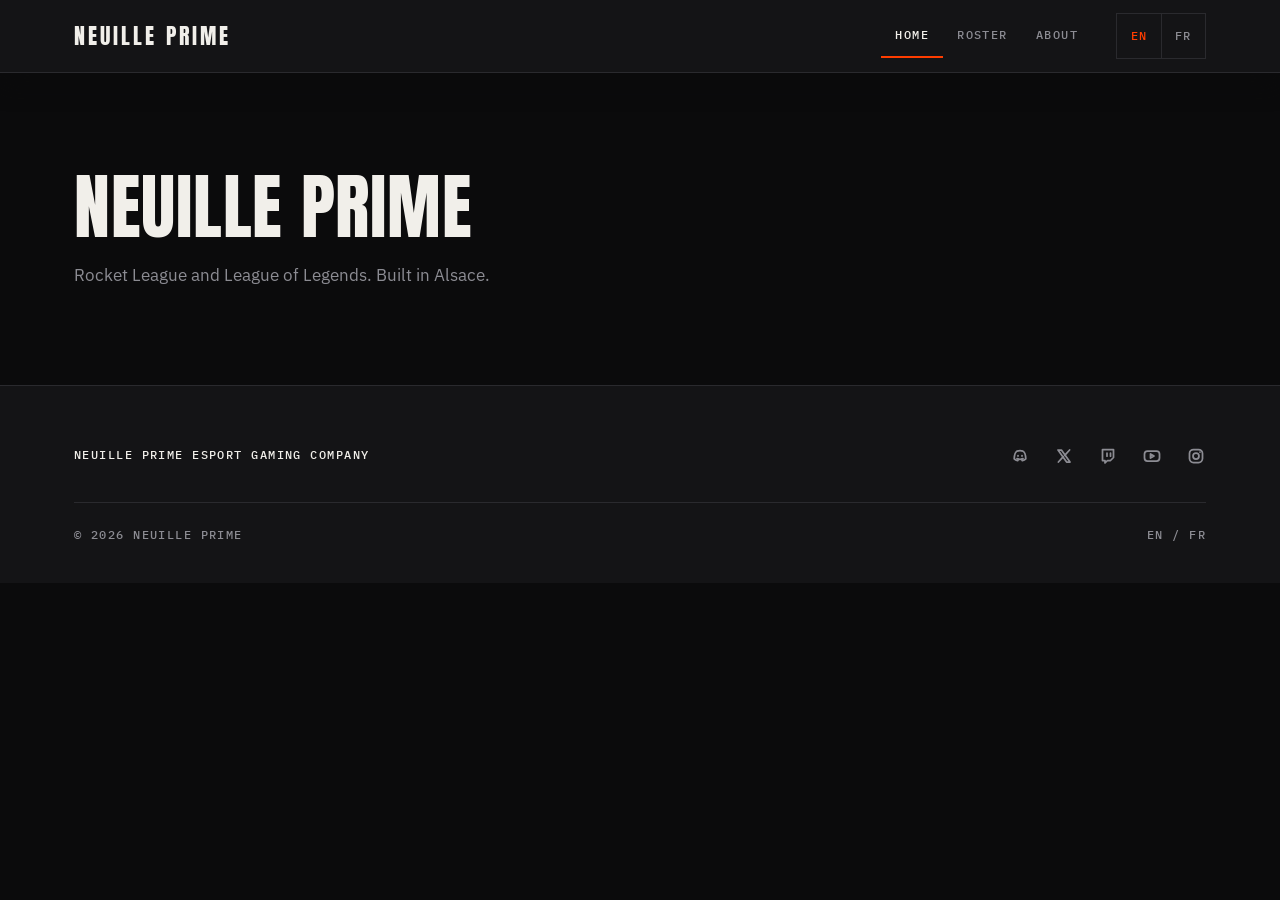
==== index.html @ 98048813 "M1: design system, header/footer, i18n engine + toggle, main.js, favicon, check script Co-Authored-B" ====
<!doctype html>
<html lang="en">
<head>
  <meta charset="utf-8">
  <meta name="viewport" content="width=device-width, initial-scale=1">
  <title>NEUILLE PRIME (NP67) — Rocket League and League of Legends esports</title>
  <meta name="description" content="NEUILLE PRIME (NP67) is an esports org from Alsace, France, with Rocket League and League of Legends rosters.">
  <meta name="theme-color" content="#0B0B0C">
  <meta property="og:type" content="website">
  <meta property="og:title" content="NEUILLE PRIME (NP67) — Rocket League and League of Legends esports">
  <meta property="og:description" content="NEUILLE PRIME (NP67) is an esports org from Alsace, France, with Rocket League and League of Legends rosters.">
  <meta property="og:url" content="https://YOUR-USERNAME.github.io/">
  <link rel="icon" href="./assets/img/favicon.svg" type="image/svg+xml">
  <link rel="preconnect" href="https://fonts.googleapis.com">
  <link rel="preconnect" href="https://fonts.gstatic.com" crossorigin>
  <link rel="stylesheet" href="https://fonts.googleapis.com/css2?family=Anton&family=IBM+Plex+Mono:wght@500&family=IBM+Plex+Sans:wght@400;500&display=swap">
  <link rel="stylesheet" href="./assets/css/style.css">
  <script>if ("IntersectionObserver" in window) document.documentElement.className += " js";</script>
</head>
<body data-page="home">
  <a class="skip-link" href="#main" data-i18n="a11y.skip">Skip to content</a>

  <header class="site-header">
    <div class="container site-header__inner">
      <a class="wordmark" href="./index.html">NEUILLE PRIME</a>
      <nav class="site-nav" aria-label="Main" data-i18n-attr="aria-label:nav.label">
        <ul role="list">
          <li><a href="./index.html" aria-current="page" data-i18n="nav.home">Home</a></li>
          <li><a href="./roster.html" data-i18n="nav.roster">Roster</a></li>
          <li><a href="./about.html" data-i18n="nav.about">About</a></li>
        </ul>
      </nav>
      <div class="lang-toggle" role="group" aria-label="Language" data-i18n-attr="aria-label:lang.label">
        <button type="button" data-lang="en" lang="en" aria-pressed="true">EN</button>
        <button type="button" data-lang="fr" lang="fr" aria-pressed="false">FR</button>
      </div>
    </div>
  </header>

  <main id="main">
    <section class="stub">
      <div class="container">
        <h1>NEUILLE PRIME</h1>
        <p data-i18n="hero.line">Rocket League and League of Legends. Built in Alsace.</p>
      </div>
    </section>
  </main>

  <footer class="site-footer">
    <div class="container site-footer__inner">
      <p class="label site-footer__legal">NEUILLE PRIME ESPORT GAMING COMPANY</p>
      <ul class="social site-footer__social" role="list" aria-label="NP67 social links" data-i18n-attr="aria-label:social.label">
        <li><a href="https://discord.gg/YOUR-INVITE" aria-label="NP67 on Discord" data-i18n-attr="aria-label:social.discord"><svg class="icon" viewBox="0 0 20 20" width="20" height="20" fill="none" stroke="currentColor" stroke-width="1.75" stroke-linecap="round" stroke-linejoin="round" aria-hidden="true" focusable="false"><path d="M7 5.2a10 10 0 0 1 6 0c1.6.6 2.6 3.6 2.8 7.6-1 1-2.2 1.6-3.4 1.9l-.9-1.5M7 5.2c-1.6.6-2.6 3.6-2.8 7.6 1 1 2.2 1.6 3.4 1.9l.9-1.5"/><path d="M7 12.6c1.9.9 4.1.9 6 0"/><path d="M8 9.6v.4M12 9.6v.4"/></svg></a></li>
        <li><a href="https://x.com/YOUR-HANDLE" aria-label="NP67 on X" data-i18n-attr="aria-label:social.x"><svg class="icon" viewBox="0 0 20 20" width="20" height="20" fill="none" stroke="currentColor" stroke-width="1.75" stroke-linecap="round" stroke-linejoin="round" aria-hidden="true" focusable="false"><path d="M4 4h3.4L16 16h-3.4z"/><path d="M15.6 4l-4.9 5.4M9.3 10.6 4.4 16"/></svg></a></li>
        <li><a href="https://twitch.tv/YOUR-CHANNEL" aria-label="NP67 on Twitch" data-i18n-attr="aria-label:social.twitch"><svg class="icon" viewBox="0 0 20 20" width="20" height="20" fill="none" stroke="currentColor" stroke-width="1.75" stroke-linecap="round" stroke-linejoin="round" aria-hidden="true" focusable="false"><path d="M4.5 3.5h11v8l-3 3h-3l-2.5 2.5v-2.5h-2.5z"/><path d="M9 7.2v3M12.5 7.2v3"/></svg></a></li>
        <li><a href="https://youtube.com/@YOUR-CHANNEL" aria-label="NP67 on YouTube" data-i18n-attr="aria-label:social.youtube"><svg class="icon" viewBox="0 0 20 20" width="20" height="20" fill="none" stroke="currentColor" stroke-width="1.75" stroke-linecap="round" stroke-linejoin="round" aria-hidden="true" focusable="false"><rect x="2.5" y="5" width="15" height="10" rx="3"/><path d="M8.5 8v4l3.5-2z"/></svg></a></li>
        <li><a href="https://instagram.com/YOUR-HANDLE" aria-label="NP67 on Instagram" data-i18n-attr="aria-label:social.instagram"><svg class="icon" viewBox="0 0 20 20" width="20" height="20" fill="none" stroke="currentColor" stroke-width="1.75" stroke-linecap="round" stroke-linejoin="round" aria-hidden="true" focusable="false"><rect x="3.5" y="3.5" width="13" height="13" rx="4"/><circle cx="10" cy="10" r="3"/><path d="M14 6h.01"/></svg></a></li>
      </ul>
      <p class="label site-footer__meta"><span>© <span data-year>2026</span> NEUILLE PRIME</span><span>EN / FR</span></p>
    </div>
  </footer>

  <script src="./assets/js/i18n.js"></script>
  <script src="./assets/js/main.js"></script>
</body>
</html>
---- assets/css/style.css ----
/* ==========================================================================
   NEUILLE PRIME — style.css
   Sections: 1 tokens → 2 reset → 3 base type → 4 layout → 5 components
             → 6 page sections → 7 utilities → 8 motion
   Rule: every color is a var(--token). Hex values live only in :root.
   ========================================================================== */

/* ==========================================================================
   1. Tokens
   ========================================================================== */
:root {
  --ink: #0B0B0C;
  --panel: #141416;
  --line: #2A2A2E;
  --paper: #F1EFEA;
  --muted: #8C8C93;
  --accent: #FF3D00;           /* the ONLY place accent is defined; logo can override */

  --font-display: "Anton", "Arial Narrow", sans-serif;
  --font-body: "IBM Plex Sans", system-ui, sans-serif;
  --font-mono: "IBM Plex Mono", ui-monospace, monospace;

  --fs-hero: clamp(48px, 7vw, 72px);
  --fs-display: clamp(40px, 5vw, 48px);
  --fs-h2: 36px;
  --fs-body: 17px;
  --fs-label: 12px;

  --space-s: 64px;
  --space-m: 96px;
  --space-l: 140px;

  --container: 1180px;
  --gutter: 24px;              /* 20px under 600px */
  --tap: 44px;
  --header-h: 72px;
}

@media (max-width: 599px) {
  :root {
    --gutter: 20px;
    --space-s: 48px;
    --space-m: 72px;
    --space-l: 96px;
  }
}

/* ==========================================================================
   2. Reset
   ========================================================================== */
*,
*::before,
*::after { box-sizing: border-box; }

html {
  -webkit-text-size-adjust: 100%;
  text-size-adjust: 100%;
  scroll-padding-top: calc(var(--header-h) + 16px);
}

body { margin: 0; }

h1, h2, h3, h4, p, dl, dd, ol, ul, figure, blockquote { margin: 0; }
ol, ul { padding: 0; list-style: none; }
img, svg { display: block; max-width: 100%; }
button { font: inherit; color: inherit; background: none; border: 0; padding: 0; cursor: pointer; }
a { color: inherit; }
summary { cursor: pointer; }

/* ==========================================================================
   3. Base type
   ========================================================================== */
html { background: var(--ink); color: var(--paper); }

body {
  font-family: var(--font-body);
  font-size: var(--fs-body);
  font-weight: 400;
  line-height: 1.65;
  background: var(--ink);
  color: var(--paper);
  text-align: left;
}

h1, h2, h3, .display {
  font-family: var(--font-display);
  font-weight: 400;
  text-transform: uppercase;
  letter-spacing: 0.01em;
  line-height: 1.05;
}

h1 { font-size: var(--fs-hero); }
h2 { font-size: var(--fs-h2); line-height: 1.1; }
h3 { font-size: 24px; line-height: 1.1; }

p { max-width: 68ch; }
strong { font-weight: 500; }

.label {
  font-family: var(--font-mono);
  font-weight: 500;
  font-size: var(--fs-label);
  line-height: 1.4;
  text-transform: uppercase;
  letter-spacing: 0.12em;
}

.muted { color: var(--muted); }
.accent { color: var(--accent); }

:focus-visible { outline: 2px solid var(--accent); outline-offset: 3px; }
:focus:not(:focus-visible) { outline: none; }

/* ==========================================================================
   4. Layout
   ========================================================================== */
.container {
  width: 100%;
  max-width: var(--container);
  margin-inline: auto;
  padding-inline: var(--gutter);
}

.section { border-top: 1px solid var(--line); }

/* ==========================================================================
   5. Components
   ========================================================================== */

/* ---- Skip link ---- */
.skip-link {
  position: absolute;
  left: var(--gutter);
  top: -200px;
  z-index: 100;
  display: inline-flex;
  align-items: center;
  min-height: var(--tap);
  padding: 0 16px;
  background: var(--accent);
  color: var(--ink);
  font-family: var(--font-mono);
  font-weight: 500;
  font-size: var(--fs-label);
  text-transform: uppercase;
  letter-spacing: 0.12em;
  text-decoration: none;
}
.skip-link:focus { top: 12px; }

/* ---- Header ---- */
.site-header {
  position: sticky;
  top: 0;
  z-index: 50;
  background: var(--panel);
  border-bottom: 1px solid var(--line);
  box-shadow: 0 10px 24px var(--ink);   /* the one allowed shadow */
}

.site-header__inner {
  display: flex;
  flex-wrap: wrap;
  align-items: center;
  column-gap: 24px;
  min-height: var(--header-h);
}

.wordmark {
  display: inline-flex;
  align-items: center;
  min-height: var(--tap);
  margin-right: auto;
  font-family: var(--font-display);
  font-size: 22px;
  line-height: 1;
  letter-spacing: 0.14em;
  text-decoration: none;
  color: var(--paper);
}

.site-nav ul { display: flex; }

.site-nav a {
  display: inline-flex;
  align-items: center;
  min-height: var(--tap);
  padding: 0 14px;
  font-family: var(--font-mono);
  font-weight: 500;
  font-size: var(--fs-label);
  text-transform: uppercase;
  letter-spacing: 0.12em;
  text-decoration: none;
  color: var(--muted);
  border-bottom: 2px solid var(--panel);
}
.site-nav a:hover { color: var(--paper); }
.site-nav a[aria-current="page"] { color: var(--paper); border-bottom-color: var(--accent); }

/* ---- Language toggle ---- */
.lang-toggle { display: flex; border: 1px solid var(--line); }

.lang-toggle button {
  width: var(--tap);
  min-height: var(--tap);
  font-family: var(--font-mono);
  font-weight: 500;
  font-size: var(--fs-label);
  letter-spacing: 0.12em;
  color: var(--muted);
}
.lang-toggle button + button { border-left: 1px solid var(--line); }
.lang-toggle button:hover { color: var(--paper); }
.lang-toggle button[aria-pressed="true"] { color: var(--accent); }

@media (max-width: 719px) {
  :root { --header-h: 118px; }
  .site-header__inner { min-height: 0; padding-top: 12px; }
  .site-nav {
    order: 3;
    flex-basis: 100%;
    margin-top: 12px;
    border-top: 1px solid var(--line);
  }
  .site-nav ul { margin-left: -14px; }
  .wordmark { font-size: 20px; letter-spacing: 0.1em; white-space: nowrap; }
}

/* ---- Buttons and links ---- */
.btn {
  display: inline-flex;
  align-items: center;
  gap: 10px;
  min-height: var(--tap);
  padding: 0 22px;
  border: 1px solid var(--line);
  font-family: var(--font-mono);
  font-weight: 500;
  font-size: 13px;
  text-transform: uppercase;
  letter-spacing: 0.12em;
  text-decoration: none;
  color: var(--paper);
  background: var(--ink);
  transition: border-color 0.15s ease, background-color 0.15s ease, color 0.15s ease;
}
.btn:hover { border-color: var(--paper); }

.btn--primary { background: var(--accent); border-color: var(--accent); color: var(--ink); }
.btn--primary:hover { background: var(--paper); border-color: var(--paper); color: var(--ink); }

.text-link {
  display: inline-flex;
  align-items: center;
  gap: 8px;
  min-height: var(--tap);
  color: var(--paper);
  text-decoration: underline;
  text-decoration-color: var(--accent);
  text-decoration-thickness: 2px;
  text-underline-offset: 6px;
}
.text-link:hover { color: var(--accent); }

.mono-link {
  display: inline-flex;
  align-items: center;
  gap: 8px;
  min-height: var(--tap);
  font-family: var(--font-mono);
  font-weight: 500;
  font-size: var(--fs-label);
  text-transform: uppercase;
  letter-spacing: 0.12em;
  text-decoration: none;
  color: var(--accent);
}
.mono-link:hover { color: var(--paper); }

/* ---- Icons ---- */
.icon { width: 20px; height: 20px; flex: none; }

.social { display: flex; flex-wrap: wrap; }
.social a {
  display: inline-flex;
  align-items: center;
  justify-content: center;
  min-width: var(--tap);
  min-height: var(--tap);
  color: var(--muted);
}
.social a:hover { color: var(--accent); }

/* ---- Footer ---- */
.site-footer {
  background: var(--panel);
  border-top: 1px solid var(--line);
  padding-block: 48px 40px;
}

.site-footer__inner {
  display: grid;
  grid-template-columns: 1fr auto;
  align-items: center;
  gap: 24px;
}

.site-footer__legal { color: var(--paper); }
.site-footer__social { margin-right: -12px; }

.site-footer__meta {
  grid-column: 1 / -1;
  display: flex;
  flex-wrap: wrap;
  justify-content: space-between;
  gap: 8px 24px;
  max-width: none;
  padding-top: 24px;
  border-top: 1px solid var(--line);
  color: var(--muted);
}

@media (max-width: 599px) {
  .site-footer__inner { grid-template-columns: 1fr; }
  .site-footer__social { margin-left: -12px; margin-right: 0; }
}

/* ==========================================================================
   6. Page sections
   ========================================================================== */

/* ---- Stub (M1 only, replaced in M2) ---- */
.stub { padding-block: var(--space-m); }
.stub p { margin-top: 16px; color: var(--muted); }

/* ==========================================================================
   7. Utilities
   ========================================================================== */
.visually-hidden {
  position: absolute;
  width: 1px;
  height: 1px;
  overflow: hidden;
  clip: rect(0 0 0 0);
  clip-path: inset(50%);
  white-space: nowrap;
}

/* ==========================================================================
   8. Motion
   Hidden state only when <html class="js"> AND the user allows motion.
   ========================================================================== */
@media (prefers-reduced-motion: no-preference) {
  .js .reveal {
    opacity: 0;
    transform: translateY(12px);
    transition: opacity 0.5s ease, transform 0.5s ease;
  }
  .js .reveal.is-visible { opacity: 1; transform: none; }
}

@media (prefers-reduced-motion: reduce) {
  *, *::before, *::after { transition: none !important; scroll-behavior: auto !important; }
}
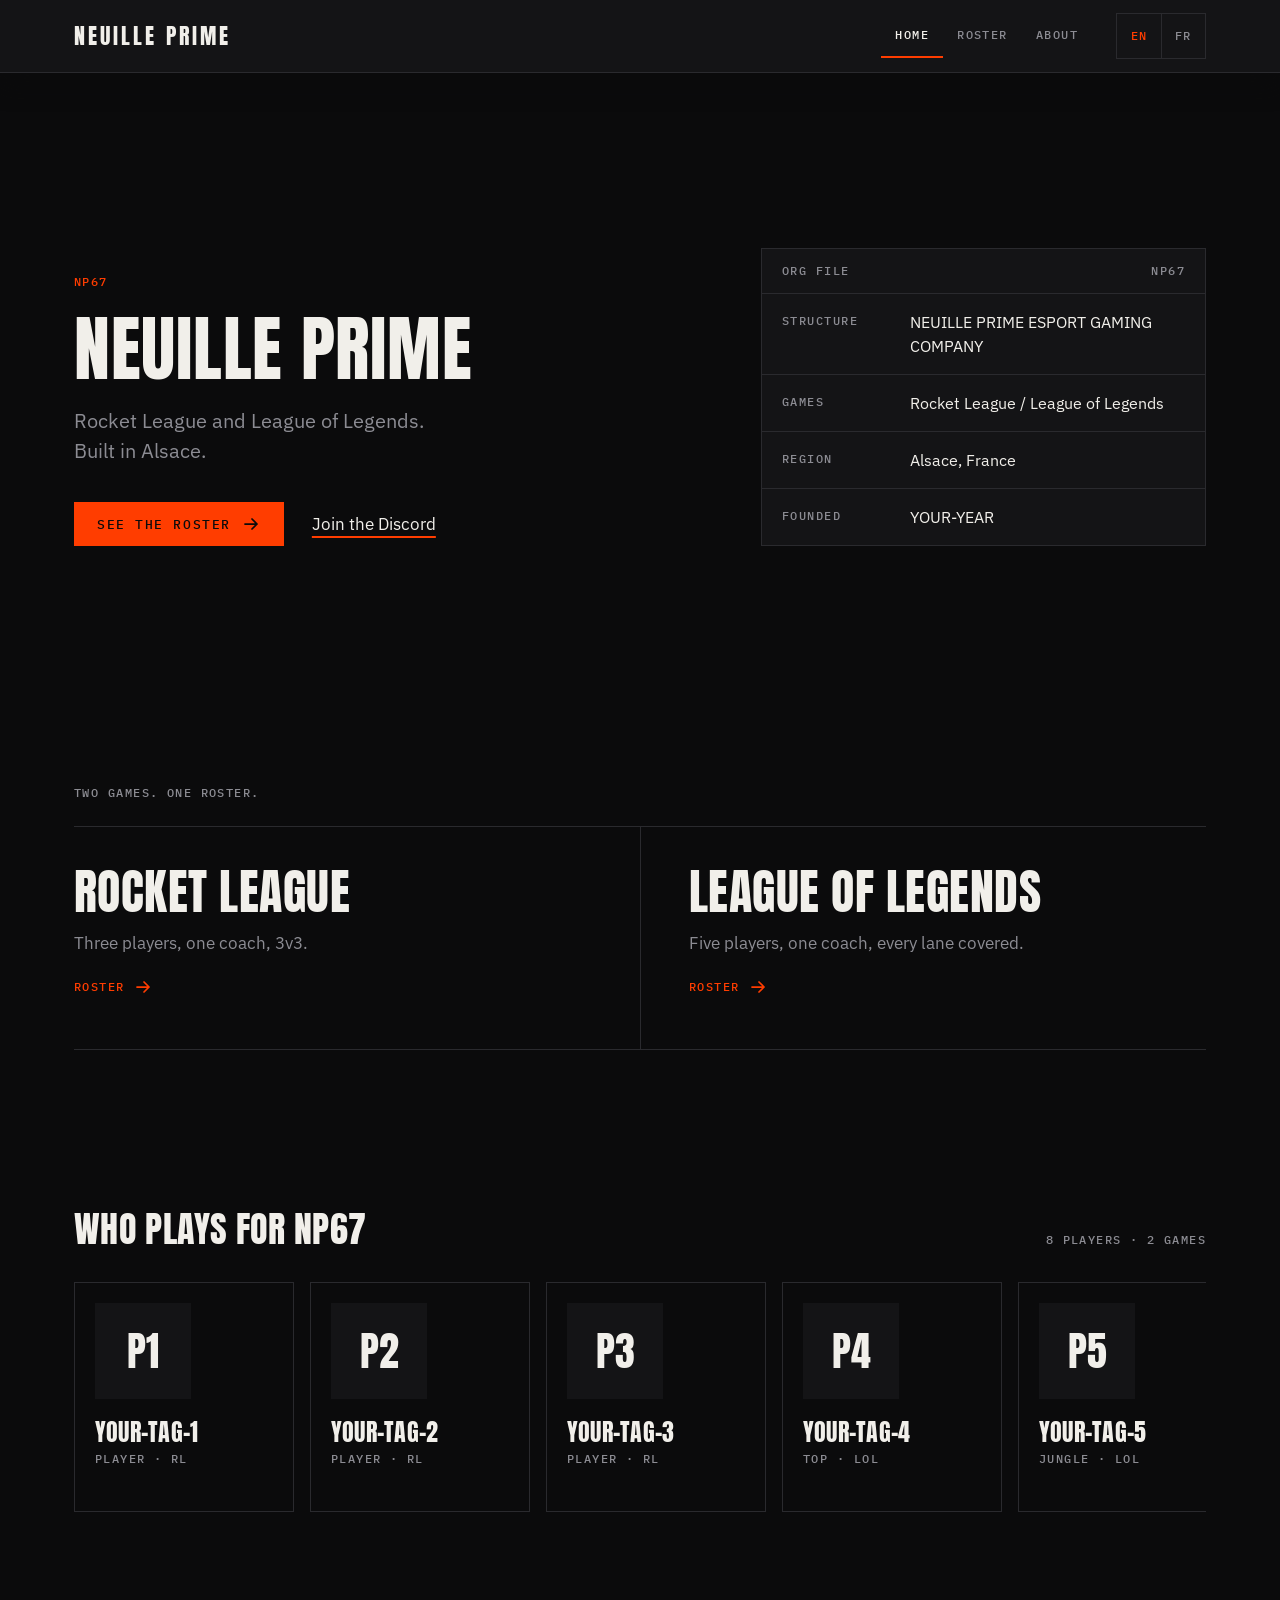
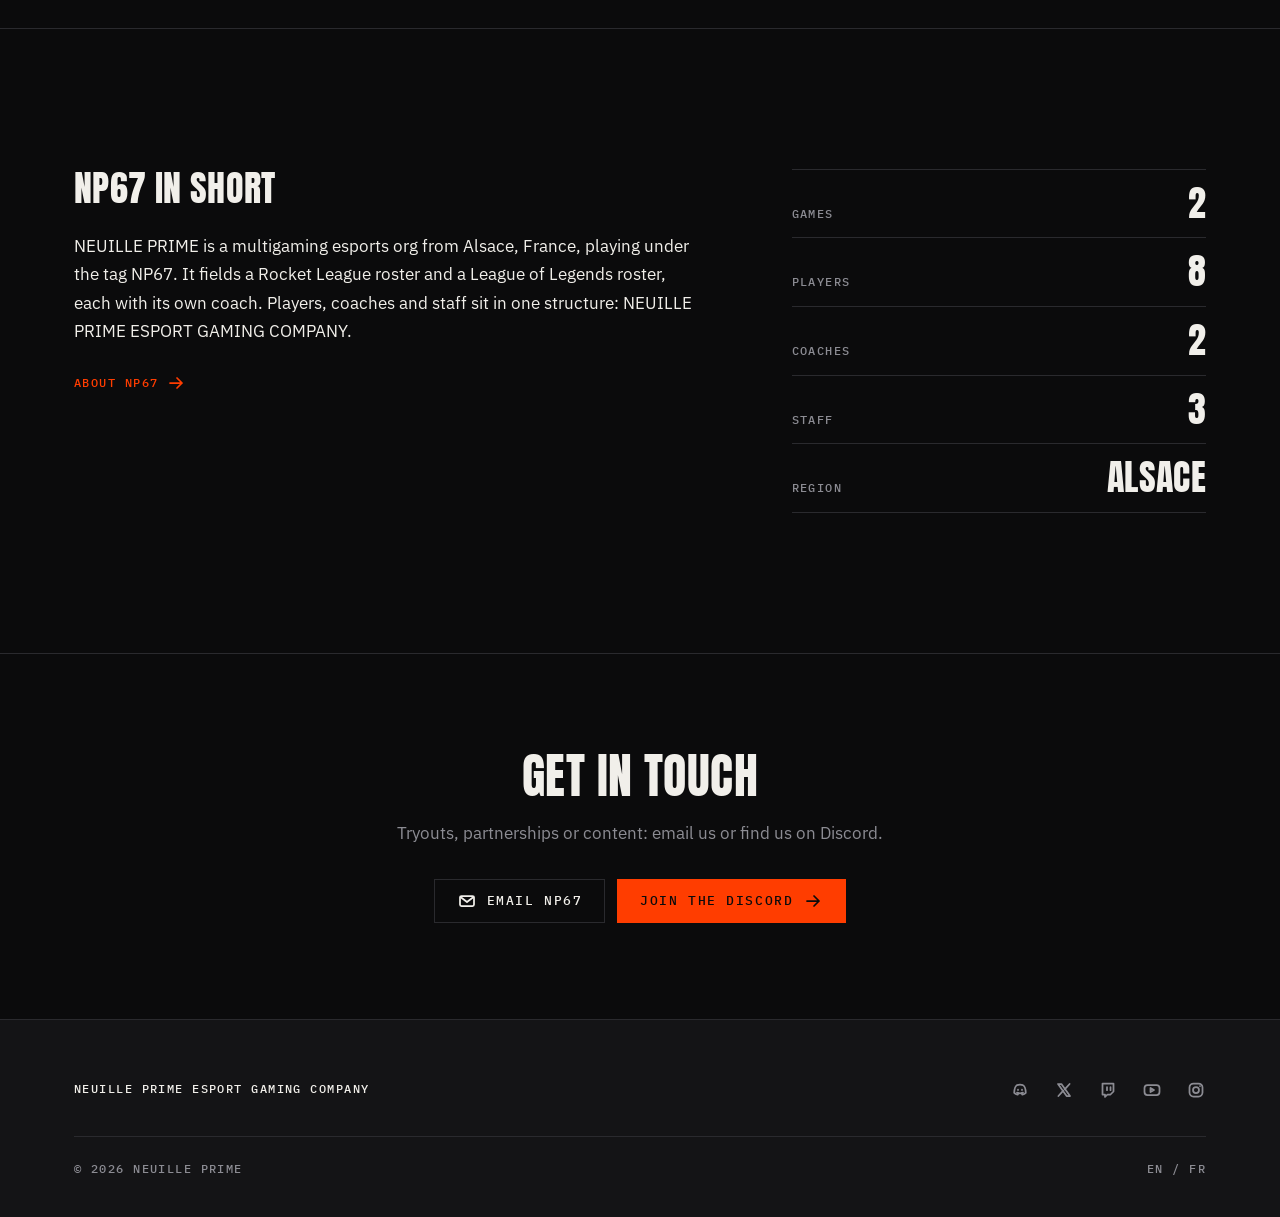
==== commit c86e052f: "M2: Home page — hero, org card, games strip, roster rail, about teaser, contact band (EN/FR) Co-Auth" ====
--- a/index.html
+++ b/index.html
@@ -38,10 +38,92 @@
   </header>
 
   <main id="main">
-    <section class="stub">
+    <section class="hero" aria-labelledby="hero-title">
+      <div class="container hero__grid">
+        <div class="hero__copy">
+          <p class="label hero__kicker">NP67</p>
+          <h1 id="hero-title">NEUILLE PRIME</h1>
+          <p class="hero__line" data-i18n="hero.line">Rocket League and League of Legends. Built in Alsace.</p>
+          <div class="hero__actions">
+            <a class="btn btn--primary" href="./roster.html"><span data-i18n="hero.cta">See the roster</span><svg class="icon" viewBox="0 0 20 20" width="20" height="20" fill="none" stroke="currentColor" stroke-width="1.75" stroke-linecap="round" stroke-linejoin="round" aria-hidden="true" focusable="false"><path d="M4 10h12M11 5l5 5-5 5"/></svg></a>
+            <a class="text-link" href="https://discord.gg/YOUR-INVITE" data-i18n="cta.discord">Join the Discord</a>
+          </div>
+        </div>
+        <div class="org-card">
+          <p class="label org-card__head"><span data-i18n="org.head">Org file</span><span>NP67</span></p>
+          <dl>
+            <div class="org-card__row"><dt class="label" data-i18n="org.structure">Structure</dt><dd>NEUILLE PRIME ESPORT GAMING COMPANY</dd></div>
+            <div class="org-card__row"><dt class="label" data-i18n="org.games">Games</dt><dd>Rocket League / League of Legends</dd></div>
+            <div class="org-card__row"><dt class="label" data-i18n="org.region">Region</dt><dd data-i18n="org.regionValue">Alsace, France</dd></div>
+            <div class="org-card__row"><dt class="label" data-i18n="org.founded">Founded</dt><dd>YOUR-YEAR</dd></div>
+          </dl>
+        </div>
+      </div>
+    </section>
+
+    <section class="games" aria-labelledby="games-title">
       <div class="container">
-        <h1>NEUILLE PRIME</h1>
-        <p data-i18n="hero.line">Rocket League and League of Legends. Built in Alsace.</p>
+        <p class="label games__intro" id="games-title" data-i18n="games.intro">Two games. One roster.</p>
+        <div class="games__grid">
+          <article class="game">
+            <h2>Rocket League</h2>
+            <p data-i18n="games.rl.line">Three players, one coach, 3v3.</p>
+            <a class="mono-link" href="./roster.html#rl" aria-label="Rocket League roster" data-i18n-attr="aria-label:games.rl.aria"><span data-i18n="games.link">Roster</span><svg class="icon" viewBox="0 0 20 20" width="20" height="20" fill="none" stroke="currentColor" stroke-width="1.75" stroke-linecap="round" stroke-linejoin="round" aria-hidden="true" focusable="false"><path d="M4 10h12M11 5l5 5-5 5"/></svg></a>
+          </article>
+          <article class="game">
+            <h2>League of Legends</h2>
+            <p data-i18n="games.lol.line">Five players, one coach, every lane covered.</p>
+            <a class="mono-link" href="./roster.html#lol" aria-label="League of Legends roster" data-i18n-attr="aria-label:games.lol.aria"><span data-i18n="games.link">Roster</span><svg class="icon" viewBox="0 0 20 20" width="20" height="20" fill="none" stroke="currentColor" stroke-width="1.75" stroke-linecap="round" stroke-linejoin="round" aria-hidden="true" focusable="false"><path d="M4 10h12M11 5l5 5-5 5"/></svg></a>
+          </article>
+        </div>
+      </div>
+    </section>
+
+    <section class="roster-teaser" aria-labelledby="teaser-title">
+      <div class="container reveal">
+        <div class="roster-teaser__head">
+          <h2 id="teaser-title" data-i18n="teaser.title">Who plays for NP67</h2>
+          <p class="label" data-i18n="teaser.count">8 players · 2 games</p>
+        </div>
+        <div class="rail" role="region" tabindex="0" aria-label="Player preview, scrolls sideways" data-i18n-attr="aria-label:teaser.rail">
+          <ul class="rail__list" role="list">
+            <li class="tile"><div class="initials" aria-hidden="true">P1</div><p class="tile__tag">YOUR-TAG-1</p><p class="label tile__role"><span data-i18n="role.player">Player</span> · RL</p></li>
+            <li class="tile"><div class="initials" aria-hidden="true">P2</div><p class="tile__tag">YOUR-TAG-2</p><p class="label tile__role"><span data-i18n="role.player">Player</span> · RL</p></li>
+            <li class="tile"><div class="initials" aria-hidden="true">P3</div><p class="tile__tag">YOUR-TAG-3</p><p class="label tile__role"><span data-i18n="role.player">Player</span> · RL</p></li>
+            <li class="tile"><div class="initials" aria-hidden="true">P4</div><p class="tile__tag">YOUR-TAG-4</p><p class="label tile__role"><span data-i18n="role.top">Top</span> · LoL</p></li>
+            <li class="tile"><div class="initials" aria-hidden="true">P5</div><p class="tile__tag">YOUR-TAG-5</p><p class="label tile__role"><span data-i18n="role.jungle">Jungle</span> · LoL</p></li>
+            <li class="tile"><div class="initials" aria-hidden="true">P6</div><p class="tile__tag">YOUR-TAG-6</p><p class="label tile__role"><span data-i18n="role.mid">Mid</span> · LoL</p></li>
+            <li class="tile tile--more"><a href="./roster.html"><span data-i18n="teaser.more">Full roster</span><svg class="icon" viewBox="0 0 20 20" width="20" height="20" fill="none" stroke="currentColor" stroke-width="1.75" stroke-linecap="round" stroke-linejoin="round" aria-hidden="true" focusable="false"><path d="M4 10h12M11 5l5 5-5 5"/></svg></a></li>
+          </ul>
+        </div>
+      </div>
+    </section>
+
+    <section class="about-teaser" aria-labelledby="about-title">
+      <div class="container about-teaser__grid reveal">
+        <div>
+          <h2 id="about-title" data-i18n="aboutTeaser.title">NP67 in short</h2>
+          <p data-i18n="aboutTeaser.body">NEUILLE PRIME is a multigaming esports org from Alsace, France, playing under the tag NP67. It fields a Rocket League roster and a League of Legends roster, each with its own coach. Players, coaches and staff sit in one structure: NEUILLE PRIME ESPORT GAMING COMPANY.</p>
+          <a class="mono-link" href="./about.html"><span data-i18n="aboutTeaser.link">About NP67</span><svg class="icon" viewBox="0 0 20 20" width="20" height="20" fill="none" stroke="currentColor" stroke-width="1.75" stroke-linecap="round" stroke-linejoin="round" aria-hidden="true" focusable="false"><path d="M4 10h12M11 5l5 5-5 5"/></svg></a>
+        </div>
+        <dl class="stats">
+          <div class="stats__row"><dt class="label" data-i18n="org.games">Games</dt><dd>2</dd></div>
+          <div class="stats__row"><dt class="label" data-i18n="stats.players">Players</dt><dd>8</dd></div>
+          <div class="stats__row"><dt class="label" data-i18n="stats.coaches">Coaches</dt><dd>2</dd></div>
+          <div class="stats__row"><dt class="label" data-i18n="stats.staff">Staff</dt><dd>3</dd></div>
+          <div class="stats__row"><dt class="label" data-i18n="org.region">Region</dt><dd>Alsace</dd></div>
+        </dl>
+      </div>
+    </section>
+
+    <section class="contact-band" aria-labelledby="contact-title">
+      <div class="container reveal">
+        <h2 id="contact-title" data-i18n="contact.title">Get in touch</h2>
+        <p data-i18n="contact.line">Tryouts, partnerships or content: email us or find us on Discord.</p>
+        <div class="contact-band__actions">
+          <a class="btn" href="mailto:YOUR-EMAIL@example.com"><svg class="icon" viewBox="0 0 20 20" width="20" height="20" fill="none" stroke="currentColor" stroke-width="1.75" stroke-linecap="round" stroke-linejoin="round" aria-hidden="true" focusable="false"><rect x="3" y="5" width="14" height="10" rx="1.5"/><path d="M3.5 6l6.5 5 6.5-5"/></svg><span data-i18n="cta.email">Email NP67</span></a>
+          <a class="btn btn--primary" href="https://discord.gg/YOUR-INVITE"><span data-i18n="cta.discord">Join the Discord</span><svg class="icon" viewBox="0 0 20 20" width="20" height="20" fill="none" stroke="currentColor" stroke-width="1.75" stroke-linecap="round" stroke-linejoin="round" aria-hidden="true" focusable="false"><path d="M4 10h12M11 5l5 5-5 5"/></svg></a>
+        </div>
       </div>
     </section>
   </main>
--- a/assets/css/style.css
+++ b/assets/css/style.css
@@ -331,9 +331,181 @@
    6. Page sections
    ========================================================================== */
 
-/* ---- Stub (M1 only, replaced in M2) ---- */
+/* ---- Stub (shells not yet built) ---- */
 .stub { padding-block: var(--space-m); }
 .stub p { margin-top: 16px; color: var(--muted); }
+
+/* ---- Home: hero ---- */
+.hero { padding-block: var(--space-m); }
+
+.hero__grid { display: grid; gap: 48px; }
+
+.hero__kicker { color: var(--accent); margin-bottom: 20px; }
+
+.hero__line {
+  margin-top: 20px;
+  font-size: 20px;
+  line-height: 1.5;
+  color: var(--muted);
+  max-width: 32ch;
+}
+
+.hero__actions {
+  display: flex;
+  flex-wrap: wrap;
+  align-items: center;
+  gap: 12px 28px;
+  margin-top: 36px;
+}
+
+@media (min-width: 900px) {
+  .hero {
+    display: grid;
+    align-items: center;
+    min-height: calc(80vh - var(--header-h));
+  }
+  .hero__grid { grid-template-columns: minmax(0, 7fr) minmax(0, 5fr); align-items: end; gap: 64px; }
+}
+
+/* ---- Home: org card ---- */
+.org-card { border: 1px solid var(--line); background: var(--panel); }
+
+.org-card__head {
+  display: flex;
+  justify-content: space-between;
+  gap: 16px;
+  padding: 14px 20px;
+  border-bottom: 1px solid var(--line);
+  color: var(--muted);
+}
+
+.org-card__row {
+  display: grid;
+  grid-template-columns: 112px minmax(0, 1fr);
+  gap: 16px;
+  padding: 16px 20px;
+}
+.org-card__row + .org-card__row { border-top: 1px solid var(--line); }
+.org-card dt { color: var(--muted); padding-top: 3px; }
+.org-card dd { font-size: 16px; line-height: 1.5; }
+
+/* ---- Home: games strip ---- */
+.games { padding-block: var(--space-s); }
+
+.games__intro { color: var(--muted); margin-bottom: 24px; }
+
+.games__grid {
+  display: grid;
+  border-top: 1px solid var(--line);
+  border-bottom: 1px solid var(--line);
+}
+
+.game { padding-block: 40px; }
+.game + .game { border-top: 1px solid var(--line); }
+.game h2 { font-size: var(--fs-display); line-height: 1.05; }
+.game p { margin-block: 12px 8px; color: var(--muted); }
+
+@media (min-width: 900px) {
+  .games__grid { grid-template-columns: 1fr 1fr; }
+  .game:first-child { padding-right: 48px; }
+  .game + .game { border-top: 0; border-left: 1px solid var(--line); padding-left: 48px; }
+}
+
+/* ---- Home: roster teaser rail ---- */
+.roster-teaser { padding-block: var(--space-m); }
+
+.roster-teaser__head {
+  display: flex;
+  flex-wrap: wrap;
+  justify-content: space-between;
+  align-items: baseline;
+  gap: 12px 24px;
+  margin-bottom: 32px;
+}
+.roster-teaser__head .label { color: var(--muted); }
+
+.rail {
+  overflow-x: auto;
+  scroll-snap-type: x mandatory;
+  scrollbar-width: thin;
+  scrollbar-color: var(--line) var(--ink);
+  padding-bottom: 20px;
+}
+.rail::-webkit-scrollbar { height: 8px; }
+.rail::-webkit-scrollbar-track { background: var(--ink); }
+.rail::-webkit-scrollbar-thumb { background: var(--line); }
+
+.rail__list { display: flex; gap: 16px; width: max-content; }
+
+.tile {
+  scroll-snap-align: start;
+  width: 220px;
+  padding: 20px;
+  border: 1px solid var(--line);
+  transition: border-color 0.15s ease;
+}
+.tile:hover { border-color: var(--accent); }
+
+.initials {
+  display: grid;
+  place-items: center;
+  width: 96px;
+  height: 96px;
+  background: var(--panel);
+  font-family: var(--font-display);
+  font-size: 40px;
+  line-height: 1;
+  color: var(--paper);
+}
+
+.tile__tag { margin-top: 20px; font-family: var(--font-display); font-size: 24px; line-height: 1.1; letter-spacing: 0.01em; }
+.tile__role { margin-top: 6px; color: var(--muted); }
+
+.tile--more { display: flex; }
+.tile--more a {
+  display: flex;
+  flex-direction: column;
+  justify-content: space-between;
+  width: 100%;
+  min-height: 188px;
+  font-family: var(--font-display);
+  font-size: 28px;
+  line-height: 1.1;
+  text-transform: uppercase;
+  text-decoration: none;
+  color: var(--paper);
+}
+.tile--more a .icon { color: var(--accent); width: 28px; height: 28px; }
+.tile--more:hover a { color: var(--accent); }
+
+/* ---- Home: about teaser ---- */
+.about-teaser { padding-block: var(--space-l); border-top: 1px solid var(--line); }
+
+.about-teaser__grid { display: grid; gap: 48px; }
+.about-teaser h2 { margin-bottom: 24px; }
+.about-teaser p { margin-bottom: 16px; }
+
+.stats__row {
+  display: flex;
+  justify-content: space-between;
+  align-items: baseline;
+  gap: 16px;
+  padding-block: 14px;
+  border-bottom: 1px solid var(--line);
+}
+.stats__row:first-child { border-top: 1px solid var(--line); }
+.stats dt { color: var(--muted); }
+.stats dd { font-family: var(--font-display); font-size: 36px; line-height: 1.1; letter-spacing: 0.01em; text-transform: uppercase; }
+
+@media (min-width: 900px) {
+  .about-teaser__grid { grid-template-columns: minmax(0, 6fr) minmax(0, 4fr); gap: 96px; align-items: start; }
+}
+
+/* ---- Home: contact band (centered section 1 of 2) ---- */
+.contact-band { padding-block: var(--space-m); border-top: 1px solid var(--line); text-align: center; }
+.contact-band h2 { font-size: var(--fs-display); }
+.contact-band p { margin: 16px auto 32px; color: var(--muted); }
+.contact-band__actions { display: flex; flex-wrap: wrap; justify-content: center; gap: 12px; }
 
 /* ==========================================================================
    7. Utilities
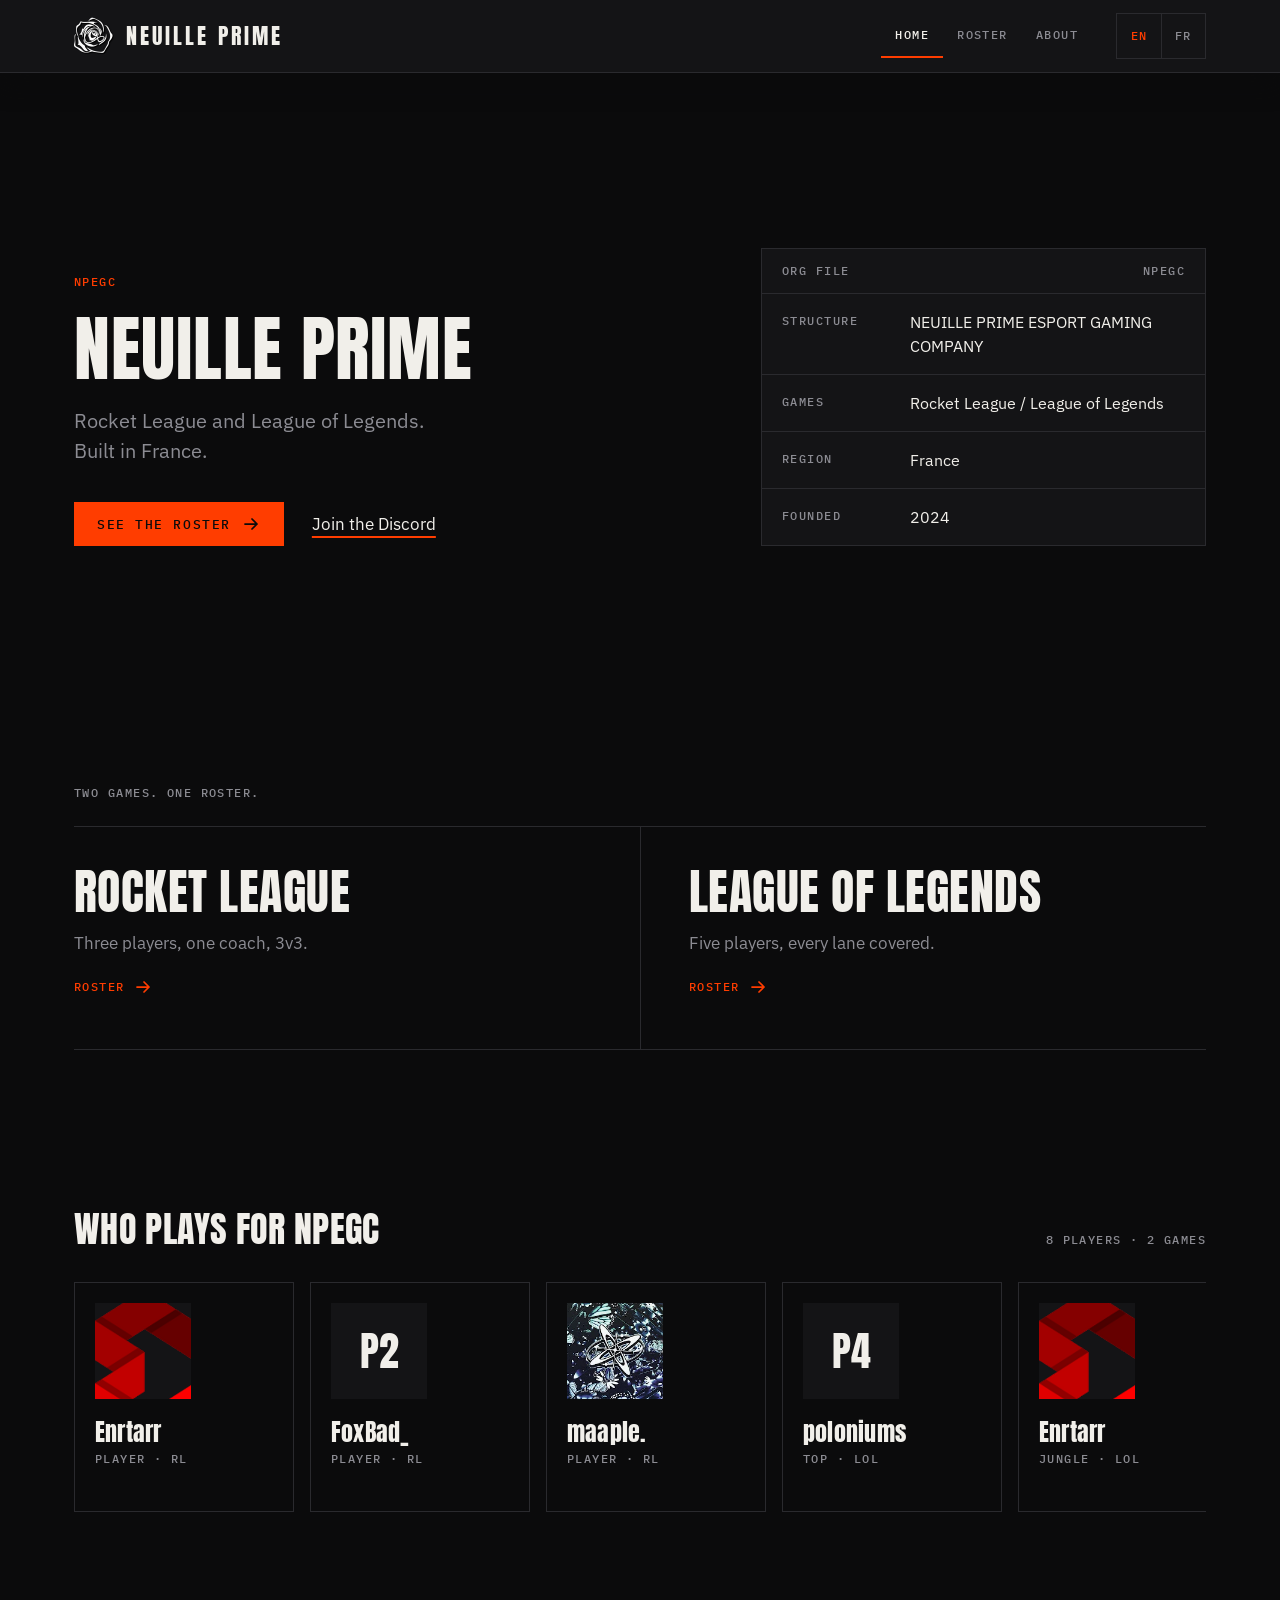
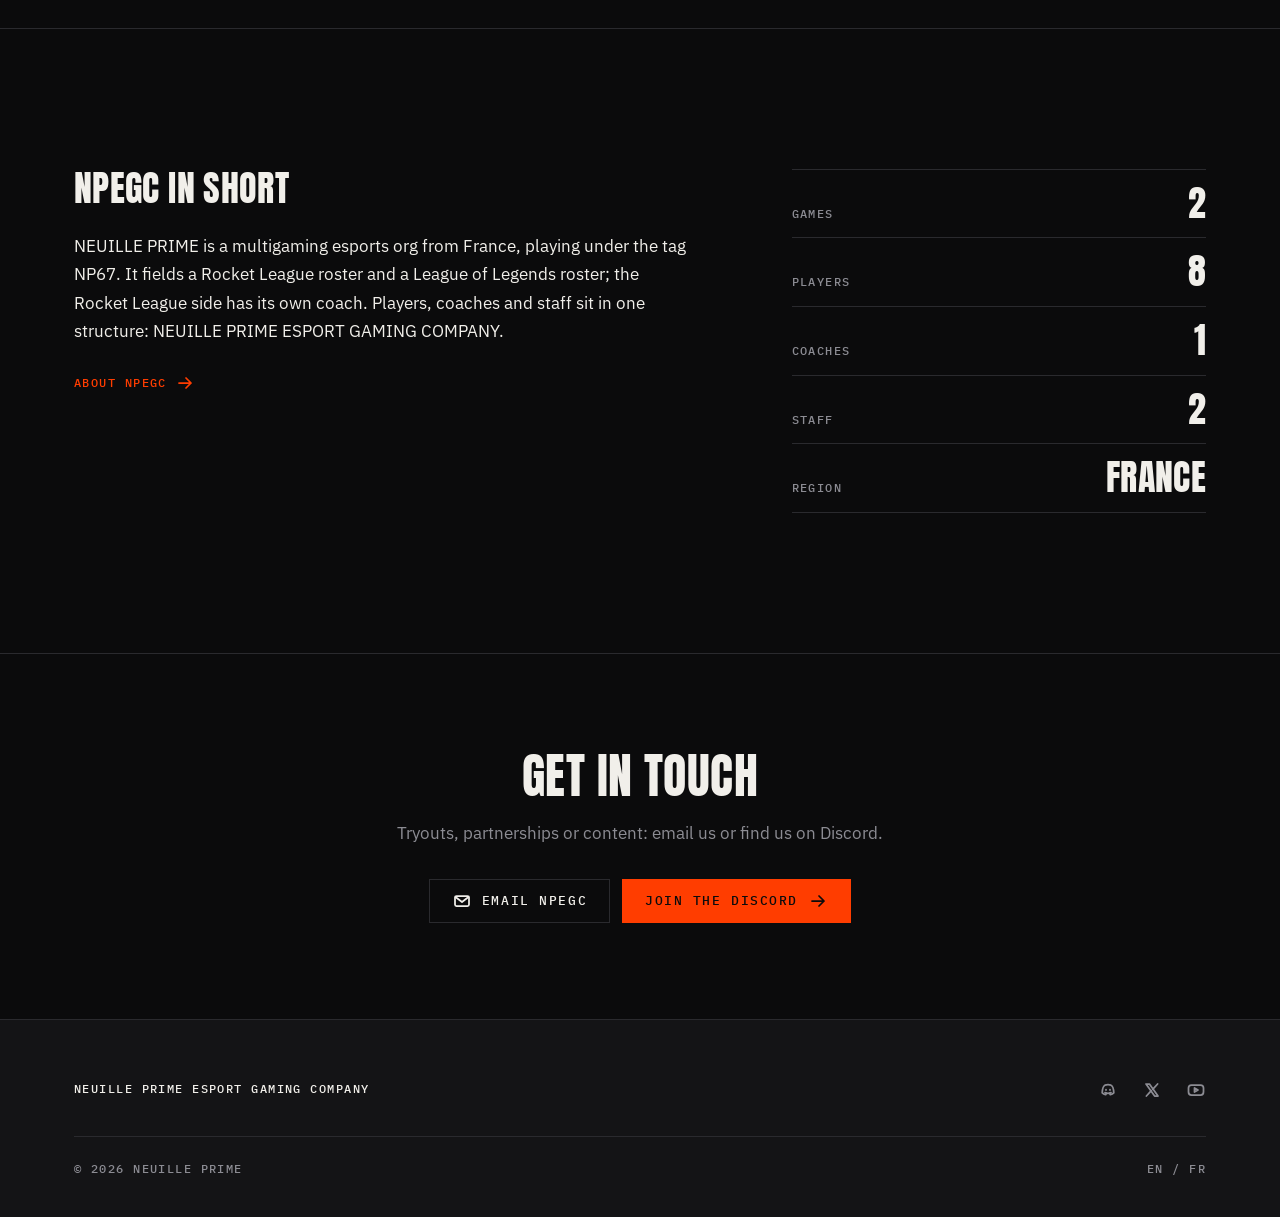
==== commit d67b0523: "M7: per-player YouTube/Instagram/RL Tracker/dpm.lol links, player portraits, logo mark + PNG favicon" ====
--- a/index.html
+++ b/index.html
@@ -1,28 +1,34 @@
 <!doctype html>
 <html lang="en">
+
 <head>
   <meta charset="utf-8">
   <meta name="viewport" content="width=device-width, initial-scale=1">
-  <title>NEUILLE PRIME (NP67) — Rocket League and League of Legends esports</title>
-  <meta name="description" content="NEUILLE PRIME (NP67) is an esports org from Alsace, France, with Rocket League and League of Legends rosters.">
+  <title>NEUILLE PRIME — Rocket League and League of Legends esports</title>
+  <meta name="description"
+    content="NEUILLE PRIME is an esports org from France, with Rocket League and League of Legends rosters.">
   <meta name="theme-color" content="#0B0B0C">
   <meta property="og:type" content="website">
-  <meta property="og:title" content="NEUILLE PRIME (NP67) — Rocket League and League of Legends esports">
-  <meta property="og:description" content="NEUILLE PRIME (NP67) is an esports org from Alsace, France, with Rocket League and League of Legends rosters.">
-  <meta property="og:url" content="https://YOUR-USERNAME.github.io/">
-  <link rel="icon" href="./assets/img/favicon.svg" type="image/svg+xml">
+  <meta property="og:title" content="NEUILLE PRIME — Rocket League and League of Legends esports">
+  <meta property="og:description"
+    content="NEUILLE PRIME is an esports org from France, with Rocket League and League of Legends rosters.">
+  <meta property="og:url" content="https://neuilleprime.github.io/">
+  <link rel="icon" href="./assets/img/favicon-32.png" type="image/png" sizes="32x32">
+  <link rel="apple-touch-icon" href="./assets/img/apple-touch-icon.png">
   <link rel="preconnect" href="https://fonts.googleapis.com">
   <link rel="preconnect" href="https://fonts.gstatic.com" crossorigin>
-  <link rel="stylesheet" href="https://fonts.googleapis.com/css2?family=Anton&family=IBM+Plex+Mono:wght@500&family=IBM+Plex+Sans:wght@400;500&display=swap">
+  <link rel="stylesheet"
+    href="https://fonts.googleapis.com/css2?family=Anton&family=IBM+Plex+Mono:wght@500&family=IBM+Plex+Sans:wght@400;500&display=swap">
   <link rel="stylesheet" href="./assets/css/style.css">
   <script>if ("IntersectionObserver" in window) document.documentElement.className += " js";</script>
 </head>
+
 <body data-page="home">
   <a class="skip-link" href="#main" data-i18n="a11y.skip">Skip to content</a>
 
   <header class="site-header">
     <div class="container site-header__inner">
-      <a class="wordmark" href="./index.html">NEUILLE PRIME</a>
+      <a class="wordmark" href="./index.html"><img class="wordmark__mark" src="./assets/img/logo-mark.webp" alt="" aria-hidden="true" width="40" height="40"><span>NEUILLE PRIME</span></a>
       <nav class="site-nav" aria-label="Main" data-i18n-attr="aria-label:nav.label">
         <ul role="list">
           <li><a href="./index.html" aria-current="page" data-i18n="nav.home">Home</a></li>
@@ -41,21 +47,37 @@
     <section class="hero" aria-labelledby="hero-title">
       <div class="container hero__grid">
         <div class="hero__copy">
-          <p class="label hero__kicker">NP67</p>
+          <p class="label hero__kicker">NPEGC</p>
           <h1 id="hero-title">NEUILLE PRIME</h1>
-          <p class="hero__line" data-i18n="hero.line">Rocket League and League of Legends. Built in Alsace.</p>
+          <p class="hero__line" data-i18n="hero.line">Rocket League and League of Legends. Built in France.</p>
           <div class="hero__actions">
-            <a class="btn btn--primary" href="./roster.html"><span data-i18n="hero.cta">See the roster</span><svg class="icon" viewBox="0 0 20 20" width="20" height="20" fill="none" stroke="currentColor" stroke-width="1.75" stroke-linecap="round" stroke-linejoin="round" aria-hidden="true" focusable="false"><path d="M4 10h12M11 5l5 5-5 5"/></svg></a>
-            <a class="text-link" href="https://discord.gg/YOUR-INVITE" data-i18n="cta.discord">Join the Discord</a>
+            <a class="btn btn--primary" href="./roster.html"><span data-i18n="hero.cta">See the roster</span><svg
+                class="icon" viewBox="0 0 20 20" width="20" height="20" fill="none" stroke="currentColor"
+                stroke-width="1.75" stroke-linecap="round" stroke-linejoin="round" aria-hidden="true" focusable="false">
+                <path d="M4 10h12M11 5l5 5-5 5" />
+              </svg></a>
+            <a class="text-link" href="https://discord.gg/uu6aJ75XPD" data-i18n="cta.discord">Join the Discord</a>
           </div>
         </div>
         <div class="org-card">
-          <p class="label org-card__head"><span data-i18n="org.head">Org file</span><span>NP67</span></p>
+          <p class="label org-card__head"><span data-i18n="org.head">Org file</span><span>NPEGC</span></p>
           <dl>
-            <div class="org-card__row"><dt class="label" data-i18n="org.structure">Structure</dt><dd>NEUILLE PRIME ESPORT GAMING COMPANY</dd></div>
-            <div class="org-card__row"><dt class="label" data-i18n="org.games">Games</dt><dd>Rocket League / League of Legends</dd></div>
-            <div class="org-card__row"><dt class="label" data-i18n="org.region">Region</dt><dd data-i18n="org.regionValue">Alsace, France</dd></div>
-            <div class="org-card__row"><dt class="label" data-i18n="org.founded">Founded</dt><dd>YOUR-YEAR</dd></div>
+            <div class="org-card__row">
+              <dt class="label" data-i18n="org.structure">Structure</dt>
+              <dd>NEUILLE PRIME ESPORT GAMING COMPANY</dd>
+            </div>
+            <div class="org-card__row">
+              <dt class="label" data-i18n="org.games">Games</dt>
+              <dd>Rocket League / League of Legends</dd>
+            </div>
+            <div class="org-card__row">
+              <dt class="label" data-i18n="org.region">Region</dt>
+              <dd data-i18n="org.regionValue">France</dd>
+            </div>
+            <div class="org-card__row">
+              <dt class="label" data-i18n="org.founded">Founded</dt>
+              <dd>2024</dd>
+            </div>
           </dl>
         </div>
       </div>
@@ -68,12 +90,22 @@
           <article class="game">
             <h2>Rocket League</h2>
             <p data-i18n="games.rl.line">Three players, one coach, 3v3.</p>
-            <a class="mono-link" href="./roster.html#rl" aria-label="Rocket League roster" data-i18n-attr="aria-label:games.rl.aria"><span data-i18n="games.link">Roster</span><svg class="icon" viewBox="0 0 20 20" width="20" height="20" fill="none" stroke="currentColor" stroke-width="1.75" stroke-linecap="round" stroke-linejoin="round" aria-hidden="true" focusable="false"><path d="M4 10h12M11 5l5 5-5 5"/></svg></a>
+            <a class="mono-link" href="./roster.html#rl" aria-label="Rocket League roster"
+              data-i18n-attr="aria-label:games.rl.aria"><span data-i18n="games.link">Roster</span><svg class="icon"
+                viewBox="0 0 20 20" width="20" height="20" fill="none" stroke="currentColor" stroke-width="1.75"
+                stroke-linecap="round" stroke-linejoin="round" aria-hidden="true" focusable="false">
+                <path d="M4 10h12M11 5l5 5-5 5" />
+              </svg></a>
           </article>
           <article class="game">
             <h2>League of Legends</h2>
-            <p data-i18n="games.lol.line">Five players, one coach, every lane covered.</p>
-            <a class="mono-link" href="./roster.html#lol" aria-label="League of Legends roster" data-i18n-attr="aria-label:games.lol.aria"><span data-i18n="games.link">Roster</span><svg class="icon" viewBox="0 0 20 20" width="20" height="20" fill="none" stroke="currentColor" stroke-width="1.75" stroke-linecap="round" stroke-linejoin="round" aria-hidden="true" focusable="false"><path d="M4 10h12M11 5l5 5-5 5"/></svg></a>
+            <p data-i18n="games.lol.line">Five players, every lane covered.</p>
+            <a class="mono-link" href="./roster.html#lol" aria-label="League of Legends roster"
+              data-i18n-attr="aria-label:games.lol.aria"><span data-i18n="games.link">Roster</span><svg class="icon"
+                viewBox="0 0 20 20" width="20" height="20" fill="none" stroke="currentColor" stroke-width="1.75"
+                stroke-linecap="round" stroke-linejoin="round" aria-hidden="true" focusable="false">
+                <path d="M4 10h12M11 5l5 5-5 5" />
+              </svg></a>
           </article>
         </div>
       </div>
@@ -82,18 +114,43 @@
     <section class="roster-teaser" aria-labelledby="teaser-title">
       <div class="container reveal">
         <div class="roster-teaser__head">
-          <h2 id="teaser-title" data-i18n="teaser.title">Who plays for NP67</h2>
+          <h2 id="teaser-title" data-i18n="teaser.title">Who plays for NPEGC</h2>
           <p class="label" data-i18n="teaser.count">8 players · 2 games</p>
         </div>
-        <div class="rail" role="region" tabindex="0" aria-label="Player preview, scrolls sideways" data-i18n-attr="aria-label:teaser.rail">
+        <div class="rail" role="region" tabindex="0" aria-label="Player preview, scrolls sideways"
+          data-i18n-attr="aria-label:teaser.rail">
           <ul class="rail__list" role="list">
-            <li class="tile"><div class="initials" aria-hidden="true">P1</div><p class="tile__tag">YOUR-TAG-1</p><p class="label tile__role"><span data-i18n="role.player">Player</span> · RL</p></li>
-            <li class="tile"><div class="initials" aria-hidden="true">P2</div><p class="tile__tag">YOUR-TAG-2</p><p class="label tile__role"><span data-i18n="role.player">Player</span> · RL</p></li>
-            <li class="tile"><div class="initials" aria-hidden="true">P3</div><p class="tile__tag">YOUR-TAG-3</p><p class="label tile__role"><span data-i18n="role.player">Player</span> · RL</p></li>
-            <li class="tile"><div class="initials" aria-hidden="true">P4</div><p class="tile__tag">YOUR-TAG-4</p><p class="label tile__role"><span data-i18n="role.top">Top</span> · LoL</p></li>
-            <li class="tile"><div class="initials" aria-hidden="true">P5</div><p class="tile__tag">YOUR-TAG-5</p><p class="label tile__role"><span data-i18n="role.jungle">Jungle</span> · LoL</p></li>
-            <li class="tile"><div class="initials" aria-hidden="true">P6</div><p class="tile__tag">YOUR-TAG-6</p><p class="label tile__role"><span data-i18n="role.mid">Mid</span> · LoL</p></li>
-            <li class="tile tile--more"><a href="./roster.html"><span data-i18n="teaser.more">Full roster</span><svg class="icon" viewBox="0 0 20 20" width="20" height="20" fill="none" stroke="currentColor" stroke-width="1.75" stroke-linecap="round" stroke-linejoin="round" aria-hidden="true" focusable="false"><path d="M4 10h12M11 5l5 5-5 5"/></svg></a></li>
+            <li class="tile">
+              <img class="portrait" src="./assets/img/portraits/Enrtarr.webp" alt="" aria-hidden="true" width="96" height="96" loading="lazy" decoding="async">
+              <p class="tile__tag" translate="no">Enrtarr</p>
+              <p class="label tile__role"><span data-i18n="role.player">Player</span> · RL</p>
+            </li>
+            <li class="tile">
+              <div class="initials" aria-hidden="true">P2</div>
+              <p class="tile__tag" translate="no">FoxBad_</p>
+              <p class="label tile__role"><span data-i18n="role.player">Player</span> · RL</p>
+            </li>
+            <li class="tile">
+              <img class="portrait" src="./assets/img/portraits/maaple.webp" alt="" aria-hidden="true" width="96" height="96" loading="lazy" decoding="async">
+              <p class="tile__tag" translate="no">maaple.</p>
+              <p class="label tile__role"><span data-i18n="role.player">Player</span> · RL</p>
+            </li>
+            <li class="tile">
+              <div class="initials" aria-hidden="true">P4</div>
+              <p class="tile__tag" translate="no">poloniums</p>
+              <p class="label tile__role"><span data-i18n="role.top">Top</span> · LoL</p>
+            </li>
+            <li class="tile">
+              <img class="portrait" src="./assets/img/portraits/Enrtarr.webp" alt="" aria-hidden="true" width="96" height="96" loading="lazy" decoding="async">
+              <p class="tile__tag" translate="no">Enrtarr</p>
+              <p class="label tile__role"><span data-i18n="role.jungle">Jungle</span> · LoL</p>
+            </li>
+            <li class="tile tile--more"><a href="./roster.html"><span data-i18n="teaser.more">Full roster</span><svg
+                  class="icon" viewBox="0 0 20 20" width="20" height="20" fill="none" stroke="currentColor"
+                  stroke-width="1.75" stroke-linecap="round" stroke-linejoin="round" aria-hidden="true"
+                  focusable="false">
+                  <path d="M4 10h12M11 5l5 5-5 5" />
+                </svg></a></li>
           </ul>
         </div>
       </div>
@@ -102,16 +159,35 @@
     <section class="about-teaser" aria-labelledby="about-title">
       <div class="container about-teaser__grid reveal">
         <div>
-          <h2 id="about-title" data-i18n="aboutTeaser.title">NP67 in short</h2>
-          <p data-i18n="aboutTeaser.body">NEUILLE PRIME is a multigaming esports org from Alsace, France, playing under the tag NP67. It fields a Rocket League roster and a League of Legends roster, each with its own coach. Players, coaches and staff sit in one structure: NEUILLE PRIME ESPORT GAMING COMPANY.</p>
-          <a class="mono-link" href="./about.html"><span data-i18n="aboutTeaser.link">About NP67</span><svg class="icon" viewBox="0 0 20 20" width="20" height="20" fill="none" stroke="currentColor" stroke-width="1.75" stroke-linecap="round" stroke-linejoin="round" aria-hidden="true" focusable="false"><path d="M4 10h12M11 5l5 5-5 5"/></svg></a>
+          <h2 id="about-title" data-i18n="aboutTeaser.title">NPEGC in short</h2>
+          <p data-i18n="aboutTeaser.body">NEUILLE PRIME is a multigaming esports org from France, playing under the tag NP67. It fields a Rocket League roster and a League of Legends roster; the Rocket League side has its own coach. Players, coaches and staff sit in one structure: NEUILLE PRIME ESPORT GAMING COMPANY.</p>
+          <a class="mono-link" href="./about.html"><span data-i18n="aboutTeaser.link">About NPEGC</span><svg class="icon"
+              viewBox="0 0 20 20" width="20" height="20" fill="none" stroke="currentColor" stroke-width="1.75"
+              stroke-linecap="round" stroke-linejoin="round" aria-hidden="true" focusable="false">
+              <path d="M4 10h12M11 5l5 5-5 5" />
+            </svg></a>
         </div>
         <dl class="stats">
-          <div class="stats__row"><dt class="label" data-i18n="org.games">Games</dt><dd>2</dd></div>
-          <div class="stats__row"><dt class="label" data-i18n="stats.players">Players</dt><dd>8</dd></div>
-          <div class="stats__row"><dt class="label" data-i18n="stats.coaches">Coaches</dt><dd>2</dd></div>
-          <div class="stats__row"><dt class="label" data-i18n="stats.staff">Staff</dt><dd>3</dd></div>
-          <div class="stats__row"><dt class="label" data-i18n="org.region">Region</dt><dd>Alsace</dd></div>
+          <div class="stats__row">
+            <dt class="label" data-i18n="org.games">Games</dt>
+            <dd>2</dd>
+          </div>
+          <div class="stats__row">
+            <dt class="label" data-i18n="stats.players">Players</dt>
+            <dd>8</dd>
+          </div>
+          <div class="stats__row">
+            <dt class="label" data-i18n="stats.coaches">Coaches</dt>
+            <dd>1</dd>
+          </div>
+          <div class="stats__row">
+            <dt class="label" data-i18n="stats.staff">Staff</dt>
+            <dd>2</dd>
+          </div>
+          <div class="stats__row">
+            <dt class="label" data-i18n="org.region">Region</dt>
+            <dd>France</dd>
+          </div>
         </dl>
       </div>
     </section>
@@ -121,8 +197,17 @@
         <h2 id="contact-title" data-i18n="contact.title">Get in touch</h2>
         <p data-i18n="contact.line">Tryouts, partnerships or content: email us or find us on Discord.</p>
         <div class="contact-band__actions">
-          <a class="btn" href="mailto:YOUR-EMAIL@example.com"><svg class="icon" viewBox="0 0 20 20" width="20" height="20" fill="none" stroke="currentColor" stroke-width="1.75" stroke-linecap="round" stroke-linejoin="round" aria-hidden="true" focusable="false"><rect x="3" y="5" width="14" height="10" rx="1.5"/><path d="M3.5 6l6.5 5 6.5-5"/></svg><span data-i18n="cta.email">Email NP67</span></a>
-          <a class="btn btn--primary" href="https://discord.gg/YOUR-INVITE"><span data-i18n="cta.discord">Join the Discord</span><svg class="icon" viewBox="0 0 20 20" width="20" height="20" fill="none" stroke="currentColor" stroke-width="1.75" stroke-linecap="round" stroke-linejoin="round" aria-hidden="true" focusable="false"><path d="M4 10h12M11 5l5 5-5 5"/></svg></a>
+          <a class="btn" href="mailto:neuille.prime@protonmail.com"><svg class="icon" viewBox="0 0 20 20" width="20"
+              height="20" fill="none" stroke="currentColor" stroke-width="1.75" stroke-linecap="round"
+              stroke-linejoin="round" aria-hidden="true" focusable="false">
+              <rect x="3" y="5" width="14" height="10" rx="1.5" />
+              <path d="M3.5 6l6.5 5 6.5-5" />
+            </svg><span data-i18n="cta.email">Email NPEGC</span></a>
+          <a class="btn btn--primary" href="https://discord.gg/uu6aJ75XPD"><span data-i18n="cta.discord">Join the Discord</span><svg class="icon" viewBox="0 0 20 20" width="20" height="20" fill="none"
+              stroke="currentColor" stroke-width="1.75" stroke-linecap="round" stroke-linejoin="round"
+              aria-hidden="true" focusable="false">
+              <path d="M4 10h12M11 5l5 5-5 5" />
+            </svg></a>
         </div>
       </div>
     </section>
@@ -131,18 +216,53 @@
   <footer class="site-footer">
     <div class="container site-footer__inner">
       <p class="label site-footer__legal">NEUILLE PRIME ESPORT GAMING COMPANY</p>
-      <ul class="social site-footer__social" role="list" aria-label="NP67 social links" data-i18n-attr="aria-label:social.label">
-        <li><a href="https://discord.gg/YOUR-INVITE" aria-label="NP67 on Discord" data-i18n-attr="aria-label:social.discord"><svg class="icon" viewBox="0 0 20 20" width="20" height="20" fill="none" stroke="currentColor" stroke-width="1.75" stroke-linecap="round" stroke-linejoin="round" aria-hidden="true" focusable="false"><path d="M7 5.2a10 10 0 0 1 6 0c1.6.6 2.6 3.6 2.8 7.6-1 1-2.2 1.6-3.4 1.9l-.9-1.5M7 5.2c-1.6.6-2.6 3.6-2.8 7.6 1 1 2.2 1.6 3.4 1.9l.9-1.5"/><path d="M7 12.6c1.9.9 4.1.9 6 0"/><path d="M8 9.6v.4M12 9.6v.4"/></svg></a></li>
-        <li><a href="https://x.com/YOUR-HANDLE" aria-label="NP67 on X" data-i18n-attr="aria-label:social.x"><svg class="icon" viewBox="0 0 20 20" width="20" height="20" fill="none" stroke="currentColor" stroke-width="1.75" stroke-linecap="round" stroke-linejoin="round" aria-hidden="true" focusable="false"><path d="M4 4h3.4L16 16h-3.4z"/><path d="M15.6 4l-4.9 5.4M9.3 10.6 4.4 16"/></svg></a></li>
-        <li><a href="https://twitch.tv/YOUR-CHANNEL" aria-label="NP67 on Twitch" data-i18n-attr="aria-label:social.twitch"><svg class="icon" viewBox="0 0 20 20" width="20" height="20" fill="none" stroke="currentColor" stroke-width="1.75" stroke-linecap="round" stroke-linejoin="round" aria-hidden="true" focusable="false"><path d="M4.5 3.5h11v8l-3 3h-3l-2.5 2.5v-2.5h-2.5z"/><path d="M9 7.2v3M12.5 7.2v3"/></svg></a></li>
-        <li><a href="https://youtube.com/@YOUR-CHANNEL" aria-label="NP67 on YouTube" data-i18n-attr="aria-label:social.youtube"><svg class="icon" viewBox="0 0 20 20" width="20" height="20" fill="none" stroke="currentColor" stroke-width="1.75" stroke-linecap="round" stroke-linejoin="round" aria-hidden="true" focusable="false"><rect x="2.5" y="5" width="15" height="10" rx="3"/><path d="M8.5 8v4l3.5-2z"/></svg></a></li>
-        <li><a href="https://instagram.com/YOUR-HANDLE" aria-label="NP67 on Instagram" data-i18n-attr="aria-label:social.instagram"><svg class="icon" viewBox="0 0 20 20" width="20" height="20" fill="none" stroke="currentColor" stroke-width="1.75" stroke-linecap="round" stroke-linejoin="round" aria-hidden="true" focusable="false"><rect x="3.5" y="3.5" width="13" height="13" rx="4"/><circle cx="10" cy="10" r="3"/><path d="M14 6h.01"/></svg></a></li>
+      <ul class="social site-footer__social" role="list" aria-label="NPEGC social links"
+        data-i18n-attr="aria-label:social.label">
+        <li><a href="https://discord.gg/uu6aJ75XPD" aria-label="NPEGC on Discord"
+            data-i18n-attr="aria-label:social.discord"><svg class="icon" viewBox="0 0 20 20" width="20" height="20"
+              fill="none" stroke="currentColor" stroke-width="1.75" stroke-linecap="round" stroke-linejoin="round"
+              aria-hidden="true" focusable="false">
+              <path
+                d="M7 5.2a10 10 0 0 1 6 0c1.6.6 2.6 3.6 2.8 7.6-1 1-2.2 1.6-3.4 1.9l-.9-1.5M7 5.2c-1.6.6-2.6 3.6-2.8 7.6 1 1 2.2 1.6 3.4 1.9l.9-1.5" />
+              <path d="M7 12.6c1.9.9 4.1.9 6 0" />
+              <path d="M8 9.6v.4M12 9.6v.4" />
+            </svg></a></li>
+        <li><a href="https://x.com/Neuille_Prime" aria-label="NPEGC on X" data-i18n-attr="aria-label:social.x"><svg
+              class="icon" viewBox="0 0 20 20" width="20" height="20" fill="none" stroke="currentColor"
+              stroke-width="1.75" stroke-linecap="round" stroke-linejoin="round" aria-hidden="true" focusable="false">
+              <path d="M4 4h3.4L16 16h-3.4z" />
+              <path d="M15.6 4l-4.9 5.4M9.3 10.6 4.4 16" />
+            </svg></a></li>
+        <!-- <li><a href="https://twitch.tv/YOUR-CHANNEL" aria-label="NPEGC on Twitch"
+            data-i18n-attr="aria-label:social.twitch"><svg class="icon" viewBox="0 0 20 20" width="20" height="20"
+              fill="none" stroke="currentColor" stroke-width="1.75" stroke-linecap="round" stroke-linejoin="round"
+              aria-hidden="true" focusable="false">
+              <path d="M4.5 3.5h11v8l-3 3h-3l-2.5 2.5v-2.5h-2.5z" />
+              <path d="M9 7.2v3M12.5 7.2v3" />
+            </svg></a></li> -->
+        <li><a href="https://youtube.com/@NPEGC" aria-label="NPEGC on YouTube"
+            data-i18n-attr="aria-label:social.youtube"><svg class="icon" viewBox="0 0 20 20" width="20" height="20"
+              fill="none" stroke="currentColor" stroke-width="1.75" stroke-linecap="round" stroke-linejoin="round"
+              aria-hidden="true" focusable="false">
+              <rect x="2.5" y="5" width="15" height="10" rx="3" />
+              <path d="M8.5 8v4l3.5-2z" />
+            </svg></a></li>
+        <!-- <li><a href="https://instagram.com/YOUR-HANDLE" aria-label="NPEGC on Instagram"
+            data-i18n-attr="aria-label:social.instagram"><svg class="icon" viewBox="0 0 20 20" width="20" height="20"
+              fill="none" stroke="currentColor" stroke-width="1.75" stroke-linecap="round" stroke-linejoin="round"
+              aria-hidden="true" focusable="false">
+              <rect x="3.5" y="3.5" width="13" height="13" rx="4" />
+              <circle cx="10" cy="10" r="3" />
+              <path d="M14 6h.01" />
+            </svg></a></li> -->
       </ul>
-      <p class="label site-footer__meta"><span>© <span data-year>2026</span> NEUILLE PRIME</span><span>EN / FR</span></p>
+      <p class="label site-footer__meta"><span>© <span data-year>2026</span> NEUILLE PRIME</span><span>EN / FR</span>
+      </p>
     </div>
   </footer>
 
   <script src="./assets/js/i18n.js"></script>
   <script src="./assets/js/main.js"></script>
 </body>
-</html>
+
+</html>
--- a/assets/css/style.css
+++ b/assets/css/style.css
@@ -66,6 +66,7 @@
 button { font: inherit; color: inherit; background: none; border: 0; padding: 0; cursor: pointer; }
 a { color: inherit; }
 summary { cursor: pointer; }
+[hidden] { display: none !important; }   /* unused social slots, empty lists */
 
 /* ==========================================================================
    3. Base type
@@ -178,7 +179,9 @@
   letter-spacing: 0.14em;
   text-decoration: none;
   color: var(--paper);
-}
+  gap: 12px;
+}
+.wordmark__mark { width: 40px; height: 40px; flex: none; }
 
 .site-nav ul { display: flex; }
 
@@ -225,7 +228,8 @@
     border-top: 1px solid var(--line);
   }
   .site-nav ul { margin-left: -14px; }
-  .wordmark { font-size: 20px; letter-spacing: 0.1em; white-space: nowrap; }
+  .wordmark { font-size: 20px; letter-spacing: 0.1em; white-space: nowrap; gap: 10px; }
+  .wordmark__mark { width: 32px; height: 32px; }
 }
 
 /* ---- Buttons and links ---- */
@@ -458,6 +462,16 @@
   color: var(--paper);
 }
 
+/* Portrait photo: same box as the initials block it replaces. */
+.portrait {
+  display: block;
+  width: 96px;
+  height: 96px;
+  object-fit: cover;
+  object-position: center 20%;
+  background: var(--panel);
+}
+
 .tile__tag { margin-top: 20px; font-family: var(--font-display); font-size: 24px; line-height: 1.1; letter-spacing: 0.01em; }
 .tile__role { margin-top: 6px; color: var(--muted); }
 
@@ -507,6 +521,226 @@
 .contact-band p { margin: 16px auto 32px; color: var(--muted); }
 .contact-band__actions { display: flex; flex-wrap: wrap; justify-content: center; gap: 12px; }
 
+/* ---- Inner pages: page head ---- */
+.page-head { padding-block: var(--space-m); }
+.page-head__kicker { color: var(--accent); margin-bottom: 20px; }
+.page-head__sub { margin-top: 16px; font-size: 20px; line-height: 1.5; color: var(--muted); }
+.page-head__count {
+  display: inline-block;
+  margin-top: 28px;
+  padding: 10px 14px;
+  border: 1px solid var(--line);
+  color: var(--paper);
+}
+
+/* ---- Roster: squads (shared) ---- */
+.squad { border-top: 1px solid var(--line); }
+.squad--rl { padding-block: var(--space-s); }
+.squad--lol { padding-block: var(--space-m); }
+.squad--staff { padding-block: var(--space-s); }
+
+.squad__index { color: var(--accent); }
+.squad__head h2 { margin-top: 12px; font-size: var(--fs-display); }
+.squad__count { margin-top: 10px; color: var(--muted); }
+
+.row {
+  position: relative;
+  display: grid;
+  grid-template-columns: 96px minmax(0, 1fr) auto auto;
+  align-items: center;
+  gap: 12px 24px;
+  padding: 20px;
+  border: 1px solid var(--line);
+  transition: border-color 0.15s ease;
+}
+.row + .row { margin-top: -1px; }
+.row:hover { z-index: 1; border-color: var(--accent); }
+
+.row__tag { font-family: var(--font-display); font-size: 28px; line-height: 1.1; letter-spacing: 0.01em; }
+.row__name { font-size: 15px; color: var(--muted); }
+.row__role { color: var(--paper); }
+.row .social { margin-right: -12px; flex-wrap: wrap; justify-content: flex-end; }
+
+@media (max-width: 599px) {
+  .row { grid-template-columns: 64px minmax(0, 1fr); padding: 16px; }
+  .row .initials { width: 64px; height: 64px; font-size: 28px; }
+  .row .portrait { width: 64px; height: 64px; }
+  .row__role, .row .social { grid-column: 2; }
+  .row .social { margin: -8px 0 -8px -12px; justify-content: flex-start; }
+}
+
+/* ---- Roster: Rocket League — side head, featured first row ---- */
+.squad--rl .squad__grid { display: grid; gap: 32px; }
+.row--feature { padding-block: 32px; }
+.row--feature .row__tag { font-size: var(--fs-display); }
+
+@media (min-width: 900px) {
+  .squad--rl .squad__grid { grid-template-columns: minmax(0, 4fr) minmax(0, 8fr); gap: 48px; }
+  .squad--rl .squad__head { position: sticky; top: calc(var(--header-h) + 24px); align-self: start; }
+}
+
+/* ---- Roster: League of Legends — head on top, full-width rows, role column ---- */
+.squad--lol .squad__head {
+  display: flex;
+  flex-wrap: wrap;
+  justify-content: space-between;
+  align-items: flex-end;
+  gap: 12px 24px;
+  margin-bottom: 32px;
+}
+.squad--lol .row { padding-block: 24px; }
+
+@media (min-width: 900px) {
+  .squad--lol .row { grid-template-columns: 96px minmax(0, 1fr) 180px auto; }
+}
+
+/* ---- Roster: staff — compact two-column rows ---- */
+.squad--staff .squad__head { margin-bottom: 24px; }
+.squad--staff .squad__head h2 { font-size: var(--fs-h2); }
+.staff-list { display: grid; }
+
+.staff-row {
+  position: relative;
+  display: grid;
+  grid-template-columns: 64px minmax(0, 1fr) auto;
+  align-items: center;
+  gap: 16px;
+  padding: 14px 16px;
+  border: 1px solid var(--line);
+  margin-top: -1px;
+  transition: border-color 0.15s ease;
+}
+.staff-row:hover { z-index: 1; border-color: var(--accent); }
+.staff-row .initials { width: 64px; height: 64px; font-size: 26px; }
+.staff-row .portrait { width: 64px; height: 64px; }
+.staff-row .row__role { color: var(--muted); }
+.staff-row .row__tag { font-size: 22px; }
+.staff-row .row__name { font-size: 14px; }
+.staff-row .social { margin-right: -12px; }
+
+@media (min-width: 768px) {
+  .staff-list { grid-template-columns: 1fr 1fr; column-gap: 24px; }
+}
+
+/* ---- About: story ---- */
+.story { padding-block: var(--space-l); border-top: 1px solid var(--line); }
+.story__grid { display: grid; gap: 32px; }
+.story p + p { margin-top: 20px; }
+
+.pull {
+  margin-block: 36px;
+  padding-left: 24px;
+  border-left: 2px solid var(--accent);   /* the only accent rule on the page */
+  font-family: var(--font-display);
+  font-size: var(--fs-h2);
+  line-height: 1.1;
+  letter-spacing: 0.01em;
+  text-transform: uppercase;
+  max-width: none;
+}
+
+@media (min-width: 900px) {
+  .story__grid { grid-template-columns: minmax(0, 4fr) minmax(0, 8fr); gap: 48px; }
+}
+
+/* ---- About: structure facts ---- */
+.structure { padding-block: var(--space-s); border-top: 1px solid var(--line); }
+.structure h2 { margin-bottom: 32px; }
+
+.facts { display: grid; border-top: 1px solid var(--line); border-left: 1px solid var(--line); }
+.facts__cell { padding: 20px; border-right: 1px solid var(--line); border-bottom: 1px solid var(--line); }
+.facts dt { color: var(--muted); }
+.facts dd { margin-top: 10px; font-size: 18px; line-height: 1.4; }
+
+@media (min-width: 600px) {
+  .facts { grid-template-columns: 1fr 1fr; }
+  .facts__cell:first-child { grid-column: 1 / -1; }
+}
+@media (min-width: 1000px) {
+  .facts { grid-template-columns: minmax(0, 2fr) minmax(0, 1fr) minmax(0, 1.2fr) minmax(0, 1.6fr) minmax(0, 1fr); }
+  .facts__cell:first-child { grid-column: auto; }
+}
+
+/* ---- About: values ---- */
+.values { padding-block: var(--space-m); border-top: 1px solid var(--line); }
+.values h2 { margin-bottom: 32px; }
+
+.values__item {
+  display: grid;
+  grid-template-columns: 56px minmax(0, 1fr);
+  gap: 8px 24px;
+  padding-block: 28px;
+  border-top: 1px solid var(--line);
+}
+.values__item:last-child { border-bottom: 1px solid var(--line); }
+.values__num { color: var(--accent); padding-top: 8px; }
+.values__item h3 { font-size: 28px; }
+.values__item h3 + p { grid-column: 2; color: var(--muted); }
+
+@media (min-width: 900px) {
+  .values__item { grid-template-columns: 96px minmax(0, 4fr) minmax(0, 6fr); align-items: baseline; }
+  .values__item h3 + p { grid-column: auto; }
+}
+
+/* ---- About: FAQ (native details/summary) ---- */
+.faq { padding-block: var(--space-s); border-top: 1px solid var(--line); }
+.faq__grid { display: grid; gap: 32px; }
+
+.faq details { border-top: 1px solid var(--line); }
+.faq details:last-child { border-bottom: 1px solid var(--line); }
+
+.faq summary {
+  display: flex;
+  justify-content: space-between;
+  align-items: center;
+  gap: 24px;
+  min-height: var(--tap);
+  padding-block: 18px;
+  font-size: 19px;
+  font-weight: 500;
+  line-height: 1.4;
+  list-style: none;
+}
+.faq summary::-webkit-details-marker { display: none; }
+.faq summary::after {
+  content: "+";
+  flex: none;
+  font-family: var(--font-mono);
+  font-size: 22px;
+  line-height: 1;
+  color: var(--accent);
+}
+.faq details[open] summary::after { content: "\2212"; }
+.faq summary:hover { color: var(--accent); }
+.faq details p { padding-bottom: 24px; color: var(--muted); }
+
+@media (min-width: 900px) {
+  .faq__grid { grid-template-columns: minmax(0, 4fr) minmax(0, 8fr); gap: 48px; }
+}
+
+/* ---- About: contact ---- */
+.contact { padding-block: var(--space-m); border-top: 1px solid var(--line); }
+.contact__grid { display: grid; gap: 32px; }
+.contact h2 { font-size: var(--fs-display); }
+.contact__line { margin-top: 16px; color: var(--muted); }
+.contact__actions { display: flex; flex-wrap: wrap; gap: 12px; }
+.contact__address { margin-top: 16px; color: var(--muted); overflow-wrap: anywhere; }
+
+@media (min-width: 900px) {
+  .contact__grid { grid-template-columns: minmax(0, 7fr) minmax(0, 5fr); align-items: end; gap: 48px; }
+}
+
+/* ---- 404 (centered section 2 of 2) ---- */
+.lost {
+  display: grid;
+  place-content: center;
+  min-height: calc(70vh - var(--header-h));
+  padding-block: var(--space-l);
+  text-align: center;
+}
+.lost h1 { font-size: clamp(120px, 22vw, 240px); line-height: 1; }
+.lost p { margin: 16px auto 32px; font-size: 20px; line-height: 1.5; color: var(--muted); }
+
 /* ==========================================================================
    7. Utilities
    ========================================================================== */
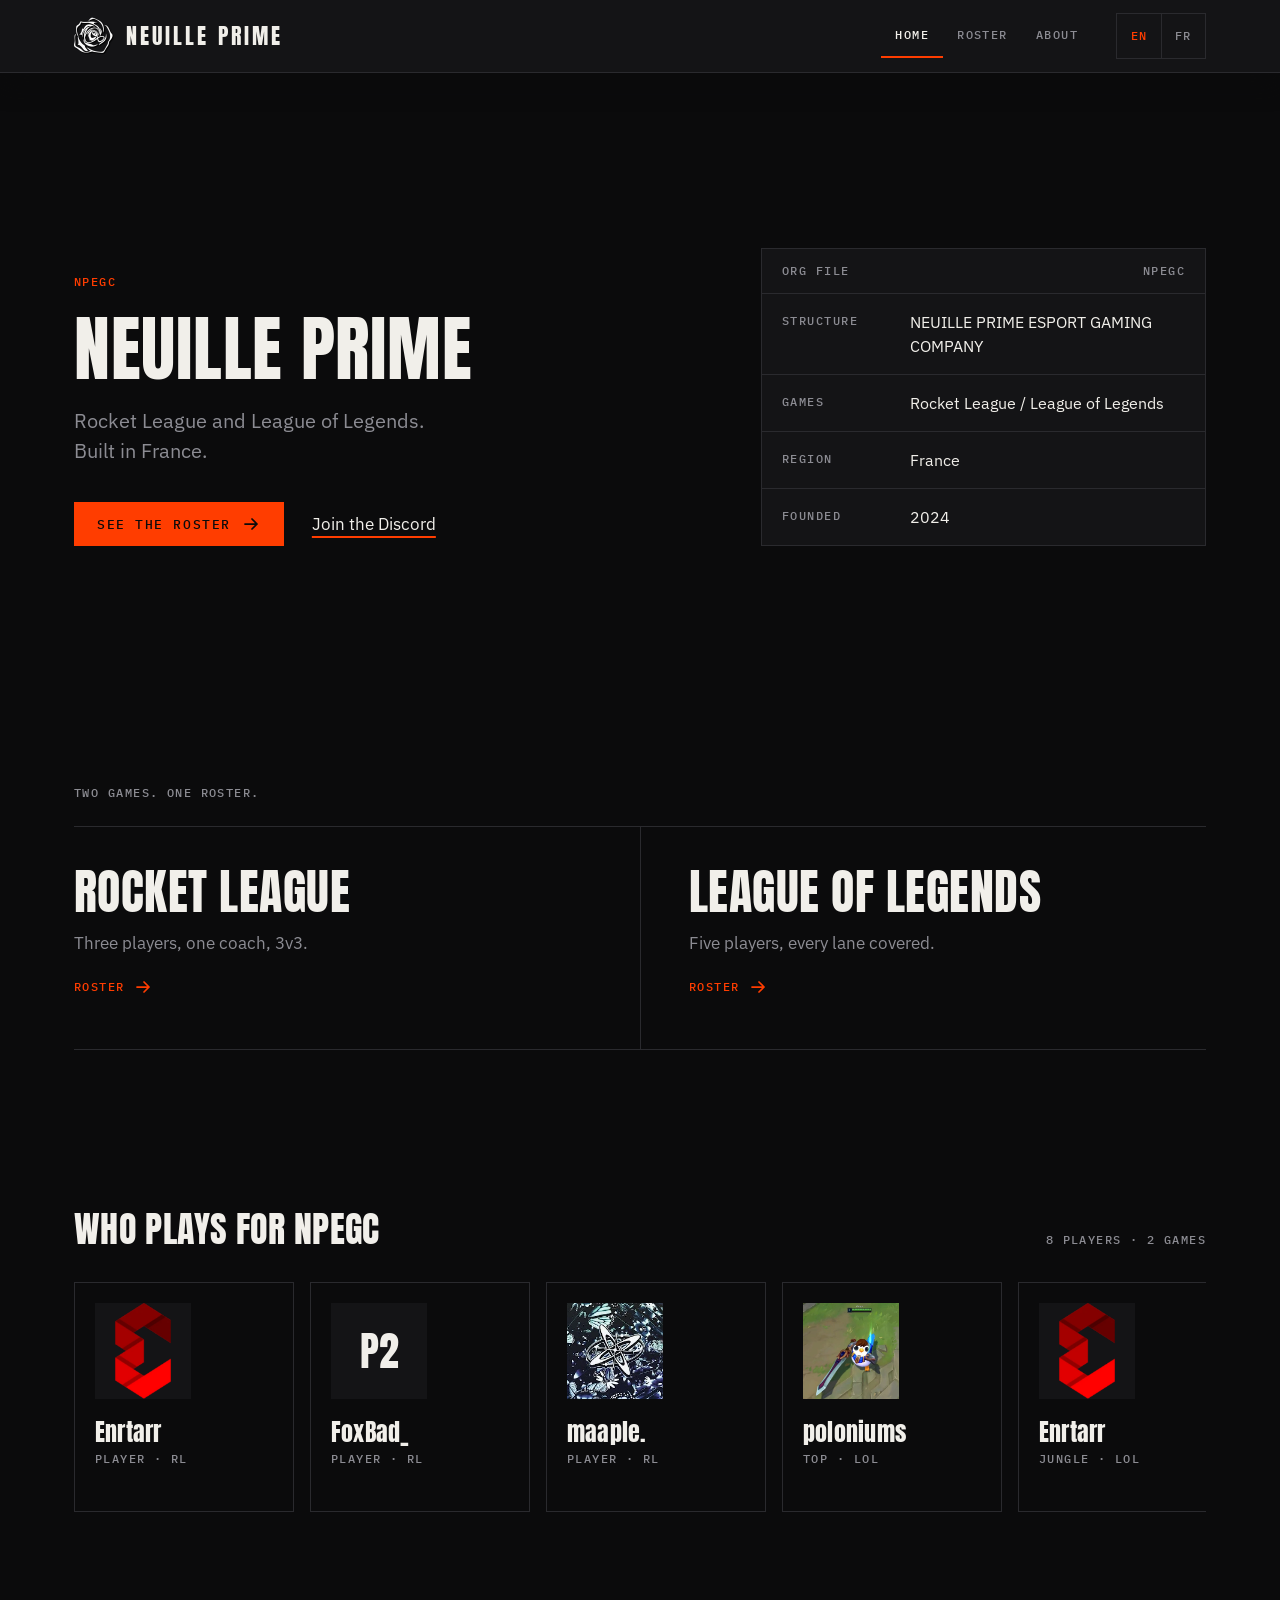
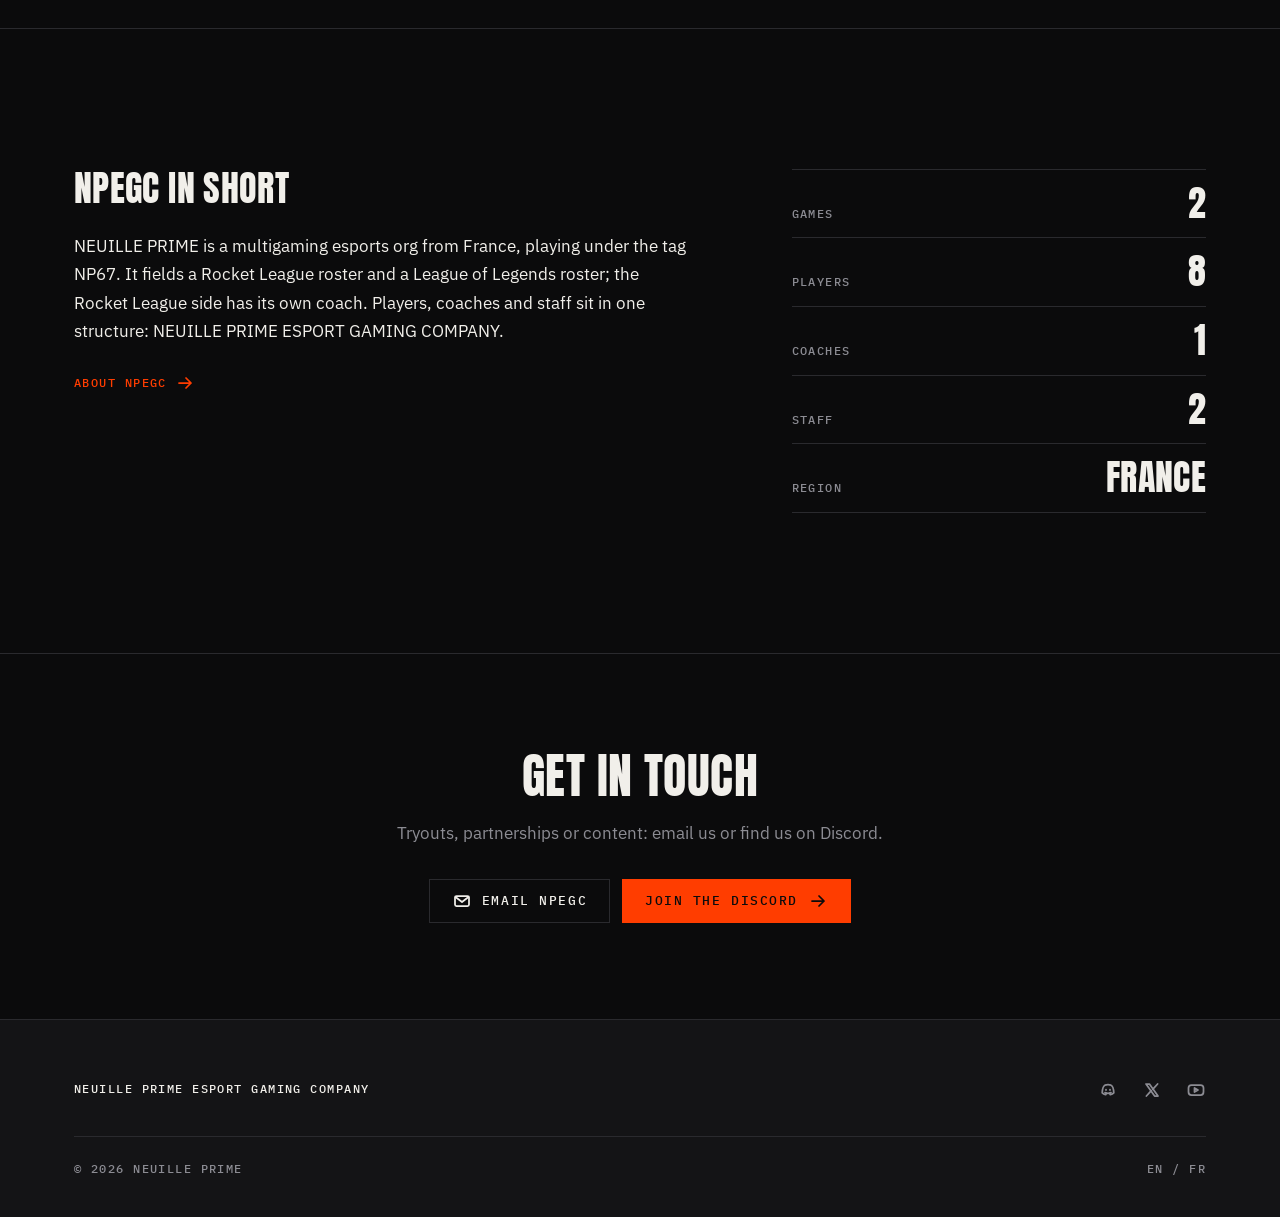
==== commit 477b7872: "Add new portraits" ====
--- a/index.html
+++ b/index.html
@@ -136,7 +136,8 @@
               <p class="label tile__role"><span data-i18n="role.player">Player</span> · RL</p>
             </li>
             <li class="tile">
-              <div class="initials" aria-hidden="true">P4</div>
+              <img class="portrait" src="./assets/img/portraits/poloniums.webp" alt="" aria-hidden="true" width="96"
+              height="96" loading="lazy" decoding="async">
               <p class="tile__tag" translate="no">poloniums</p>
               <p class="label tile__role"><span data-i18n="role.top">Top</span> · LoL</p>
             </li>
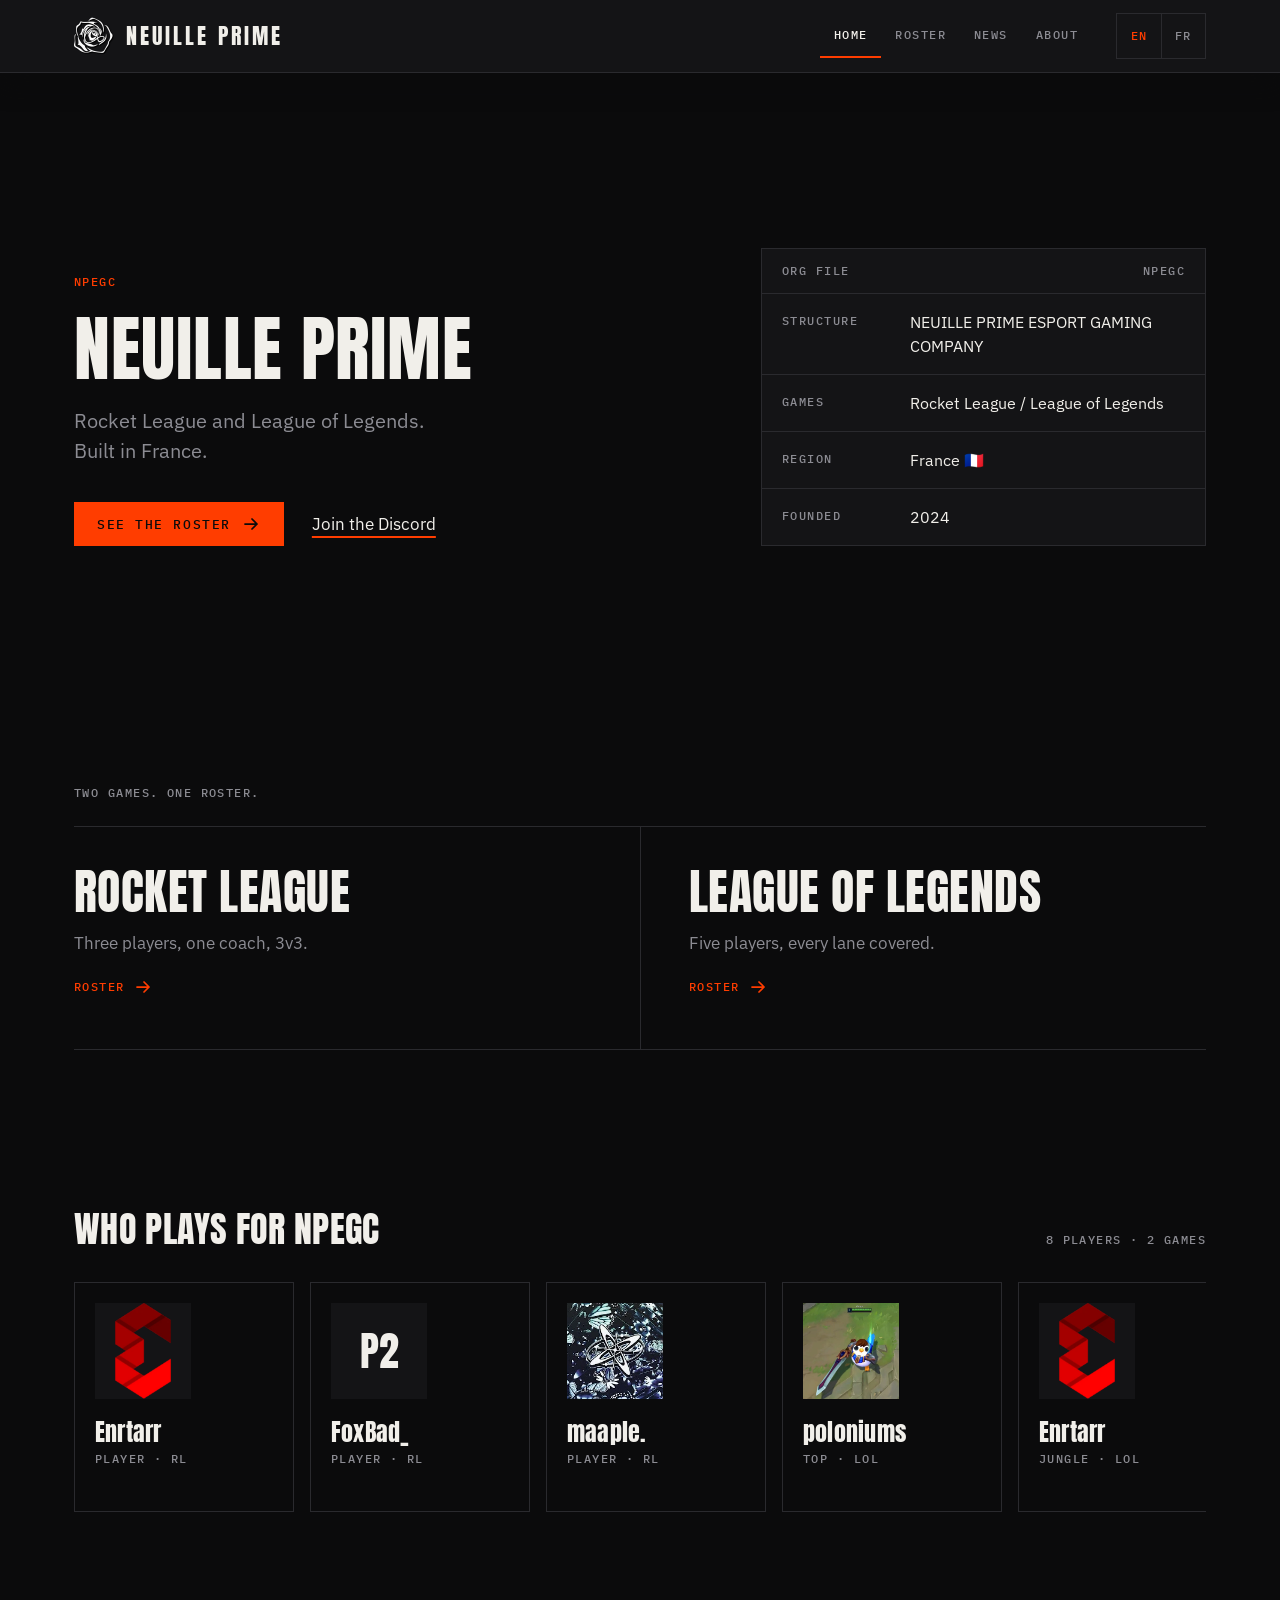
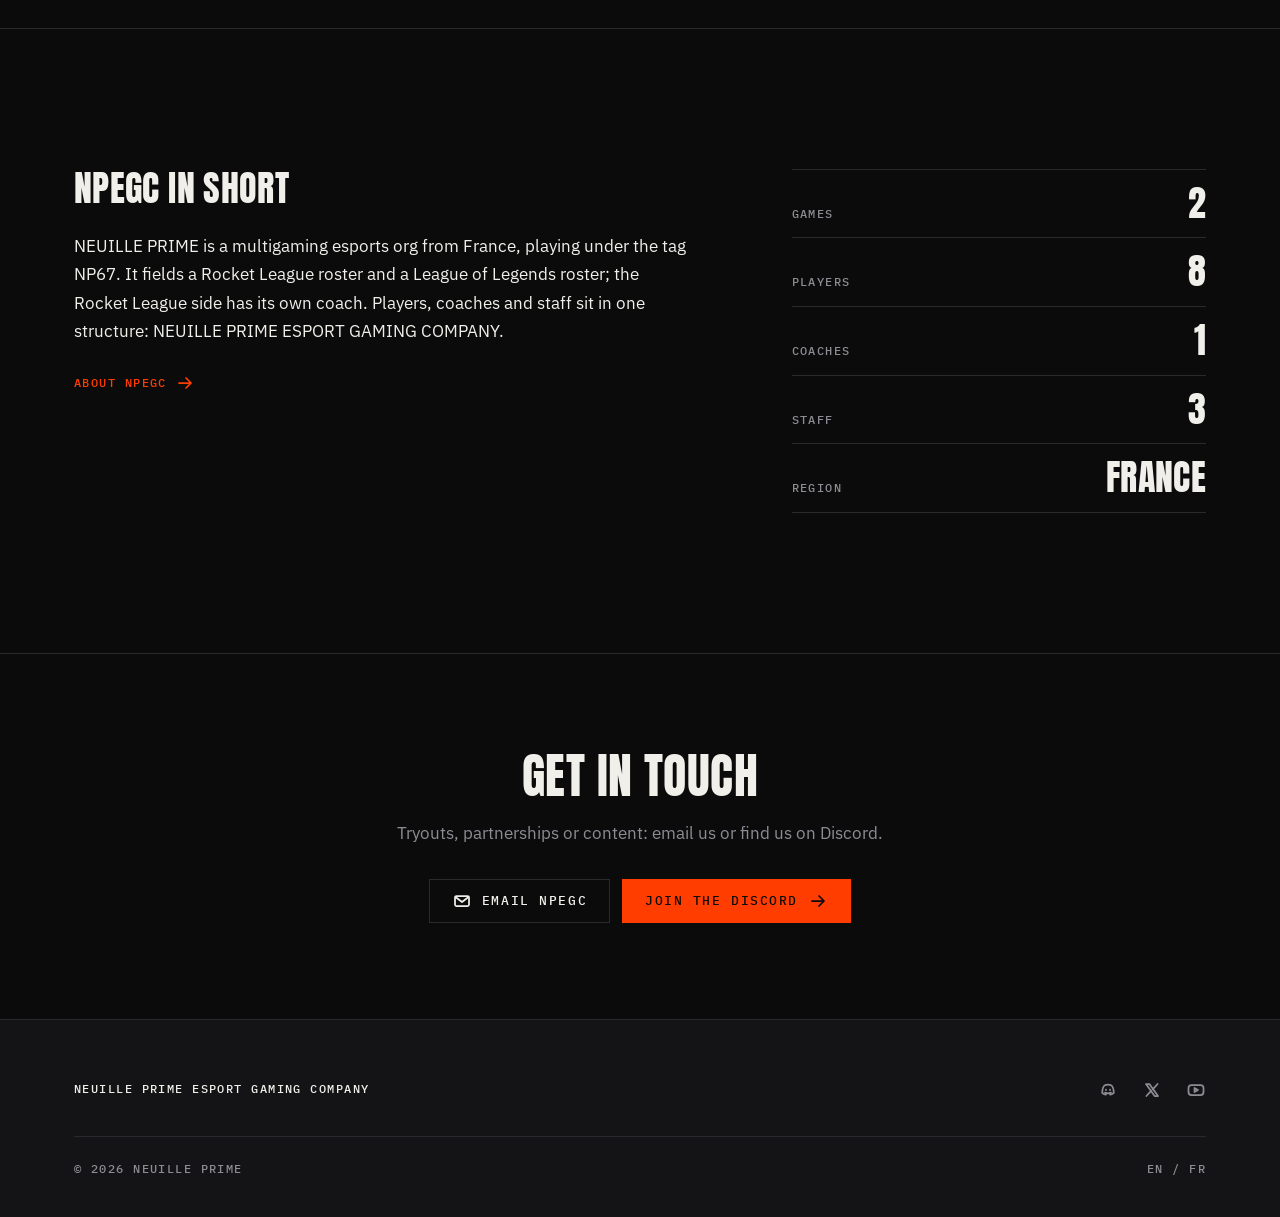
==== commit d117690c: "M8: News page — post templates (text, image, YouTube, gallery, roster moves), older posts, localised" ====
--- a/index.html
+++ b/index.html
@@ -33,6 +33,7 @@
         <ul role="list">
           <li><a href="./index.html" aria-current="page" data-i18n="nav.home">Home</a></li>
           <li><a href="./roster.html" data-i18n="nav.roster">Roster</a></li>
+          <li><a href="./news.html" data-i18n="nav.news">News</a></li>
           <li><a href="./about.html" data-i18n="nav.about">About</a></li>
         </ul>
       </nav>
@@ -72,7 +73,7 @@
             </div>
             <div class="org-card__row">
               <dt class="label" data-i18n="org.region">Region</dt>
-              <dd data-i18n="org.regionValue">France</dd>
+              <dd data-i18n="org.regionValue">France 🇫🇷</dd>
             </div>
             <div class="org-card__row">
               <dt class="label" data-i18n="org.founded">Founded</dt>
@@ -183,7 +184,7 @@
           </div>
           <div class="stats__row">
             <dt class="label" data-i18n="stats.staff">Staff</dt>
-            <dd>2</dd>
+            <dd>3</dd>
           </div>
           <div class="stats__row">
             <dt class="label" data-i18n="org.region">Region</dt>
--- a/assets/css/style.css
+++ b/assets/css/style.css
@@ -227,7 +227,8 @@
     margin-top: 12px;
     border-top: 1px solid var(--line);
   }
-  .site-nav ul { margin-left: -14px; }
+  .site-nav ul { margin-left: -10px; }
+  .site-nav a { padding: 0 10px; letter-spacing: 0.08em; }
   .wordmark { font-size: 20px; letter-spacing: 0.1em; white-space: nowrap; gap: 10px; }
   .wordmark__mark { width: 32px; height: 32px; }
 }
@@ -741,6 +742,86 @@
 .lost h1 { font-size: clamp(120px, 22vw, 240px); line-height: 1; }
 .lost p { margin: 16px auto 32px; font-size: 20px; line-height: 1.5; color: var(--muted); }
 
+/* ---- News: feed ---- */
+.feed { padding-block: var(--space-s) var(--space-l); border-top: 1px solid var(--line); }
+.feed__empty { color: var(--muted); padding-block: 24px; }
+.feed:has(.post) .feed__empty { display: none; }
+
+.post {
+  display: grid;
+  gap: 12px 48px;
+  padding-block: 48px;
+  border-bottom: 1px solid var(--line);
+}
+.feed__list > li:first-child .post { padding-top: 0; }
+.post__date {
+  display: inline-flex;
+  align-items: center;
+  min-height: var(--tap);
+  color: var(--muted);
+  text-decoration: none;
+}
+.post__date:hover { color: var(--accent); }
+.post__title { font-size: var(--fs-h2); margin-bottom: 16px; }
+.post__content > p + p { margin-top: 16px; }
+.post__content > * + .video,
+.post__content > * + .gallery,
+.post__content > * + .move { margin-top: 24px; }
+.post__media { margin-block: 8px 24px; }
+.post__media img { width: 100%; height: auto; border: 1px solid var(--line); background: var(--panel); }
+
+@media (min-width: 900px) {
+  .post { grid-template-columns: minmax(0, 3fr) minmax(0, 9fr); }
+  .post__meta { padding-top: 6px; }
+}
+
+/* ---- News: YouTube (click to load) ---- */
+.video { position: relative; aspect-ratio: 16 / 9; background: var(--panel); border: 1px solid var(--line); }
+.video__link { display: block; width: 100%; height: 100%; color: var(--ink); }
+.video__thumb { width: 100%; height: 100%; object-fit: cover; }
+.video__play {
+  position: absolute;
+  inset: 0;
+  display: grid;
+  place-items: center;
+  width: 72px;
+  height: 72px;
+  margin: auto;
+  background: var(--accent);
+  color: var(--ink);
+  transition: background-color 0.15s ease;
+}
+.video__link:hover .video__play,
+.video__link:focus-visible .video__play { background: var(--paper); }
+.video iframe { display: block; width: 100%; height: 100%; border: 0; }
+
+/* ---- News: gallery ---- */
+.gallery { display: grid; grid-template-columns: repeat(auto-fill, minmax(160px, 1fr)); gap: 8px; }
+.gallery img { width: 100%; height: auto; aspect-ratio: 4 / 3; object-fit: cover; background: var(--panel); border: 1px solid var(--line); }
+
+/* ---- News: roster move card ---- */
+.move {
+  display: flex;
+  align-items: center;
+  gap: 20px;
+  padding: 20px;
+  border: 1px solid var(--line);
+  margin-bottom: 20px;
+}
+.move--join { border-left: 2px solid var(--accent); }
+.move__badge { color: var(--muted); }
+.move--join .move__badge { color: var(--accent); }
+.move--change .move__badge { color: var(--paper); }
+.move__tag { margin-top: 4px; font-family: var(--font-display); font-size: 32px; line-height: 1.1; letter-spacing: 0.01em; }
+.move__role { margin-top: 6px; color: var(--muted); }
+.move--leave .portrait, .move--leave .initials { opacity: 0.6; }
+
+@media (max-width: 599px) {
+  .move { gap: 16px; padding: 16px; }
+  .move .initials, .move .portrait { width: 64px; height: 64px; font-size: 28px; }
+  .move__tag { font-size: 26px; }
+}
+
 /* ==========================================================================
    7. Utilities
    ========================================================================== */
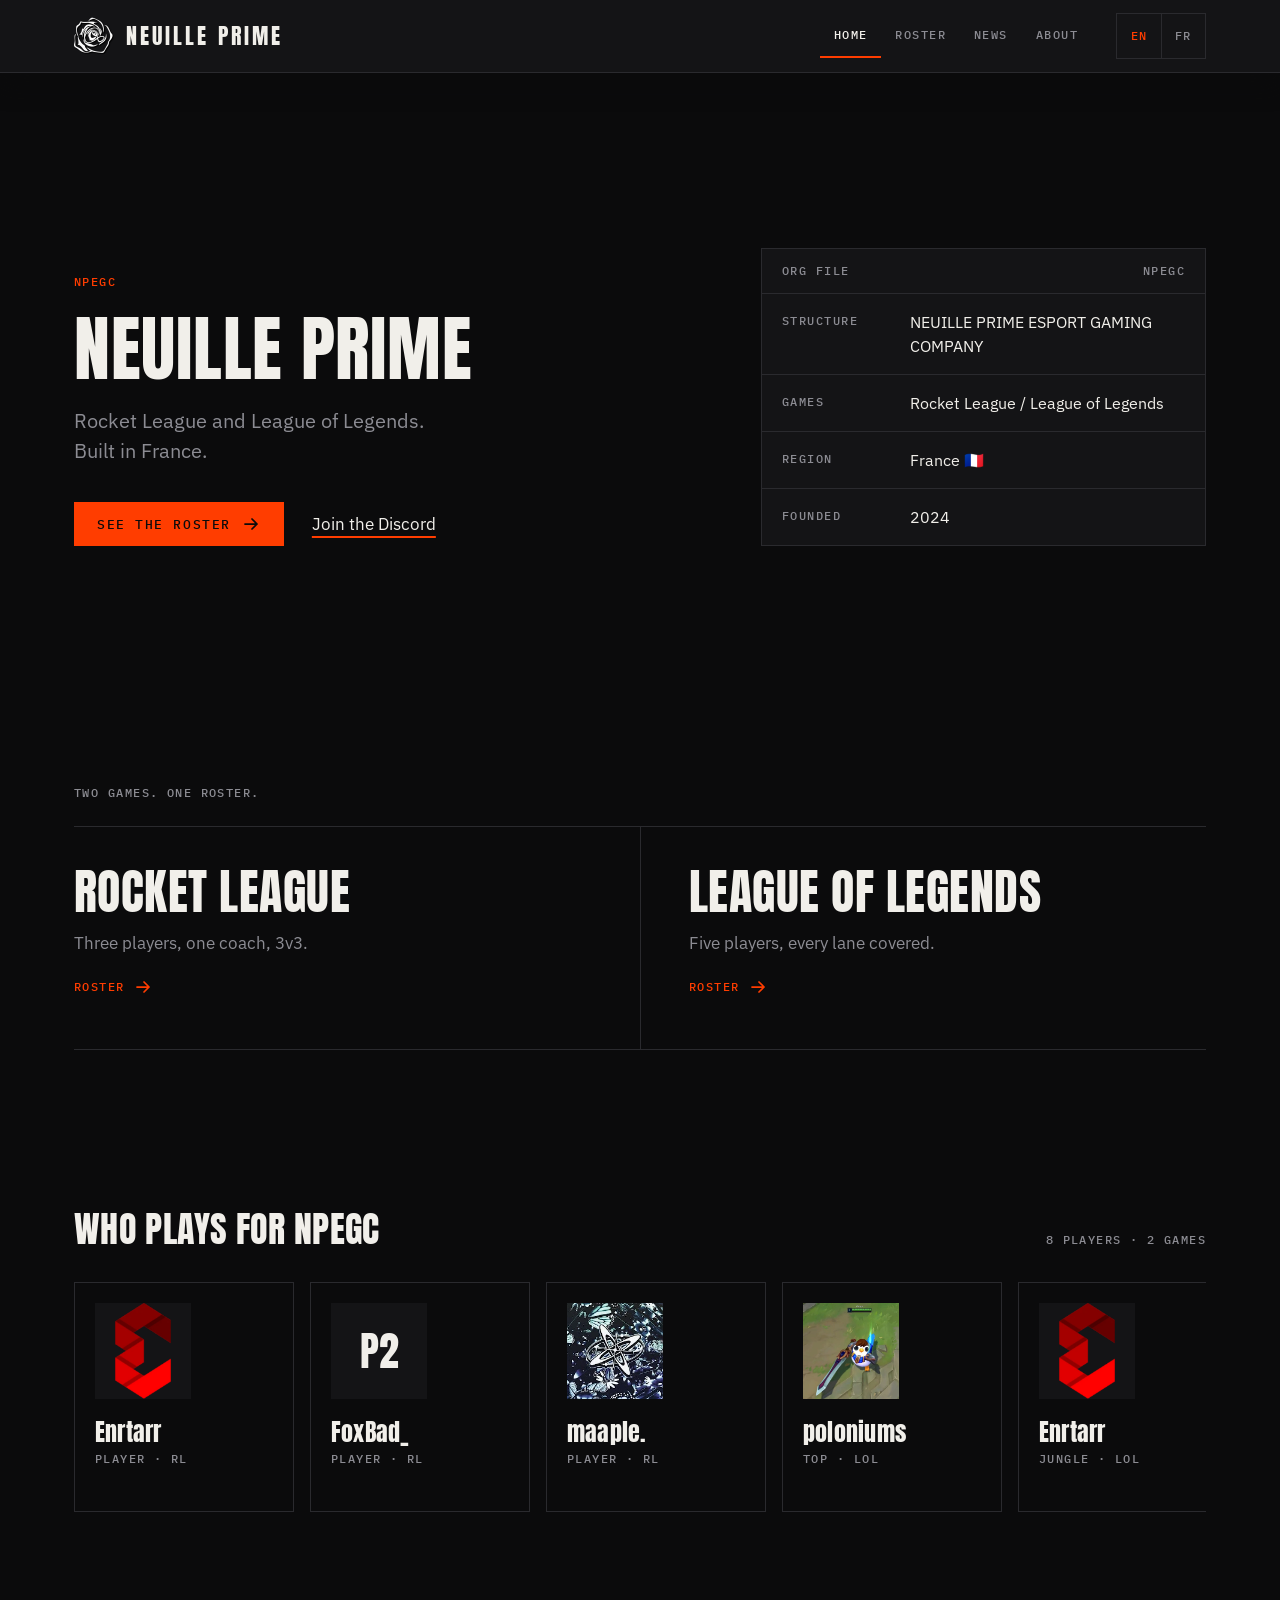
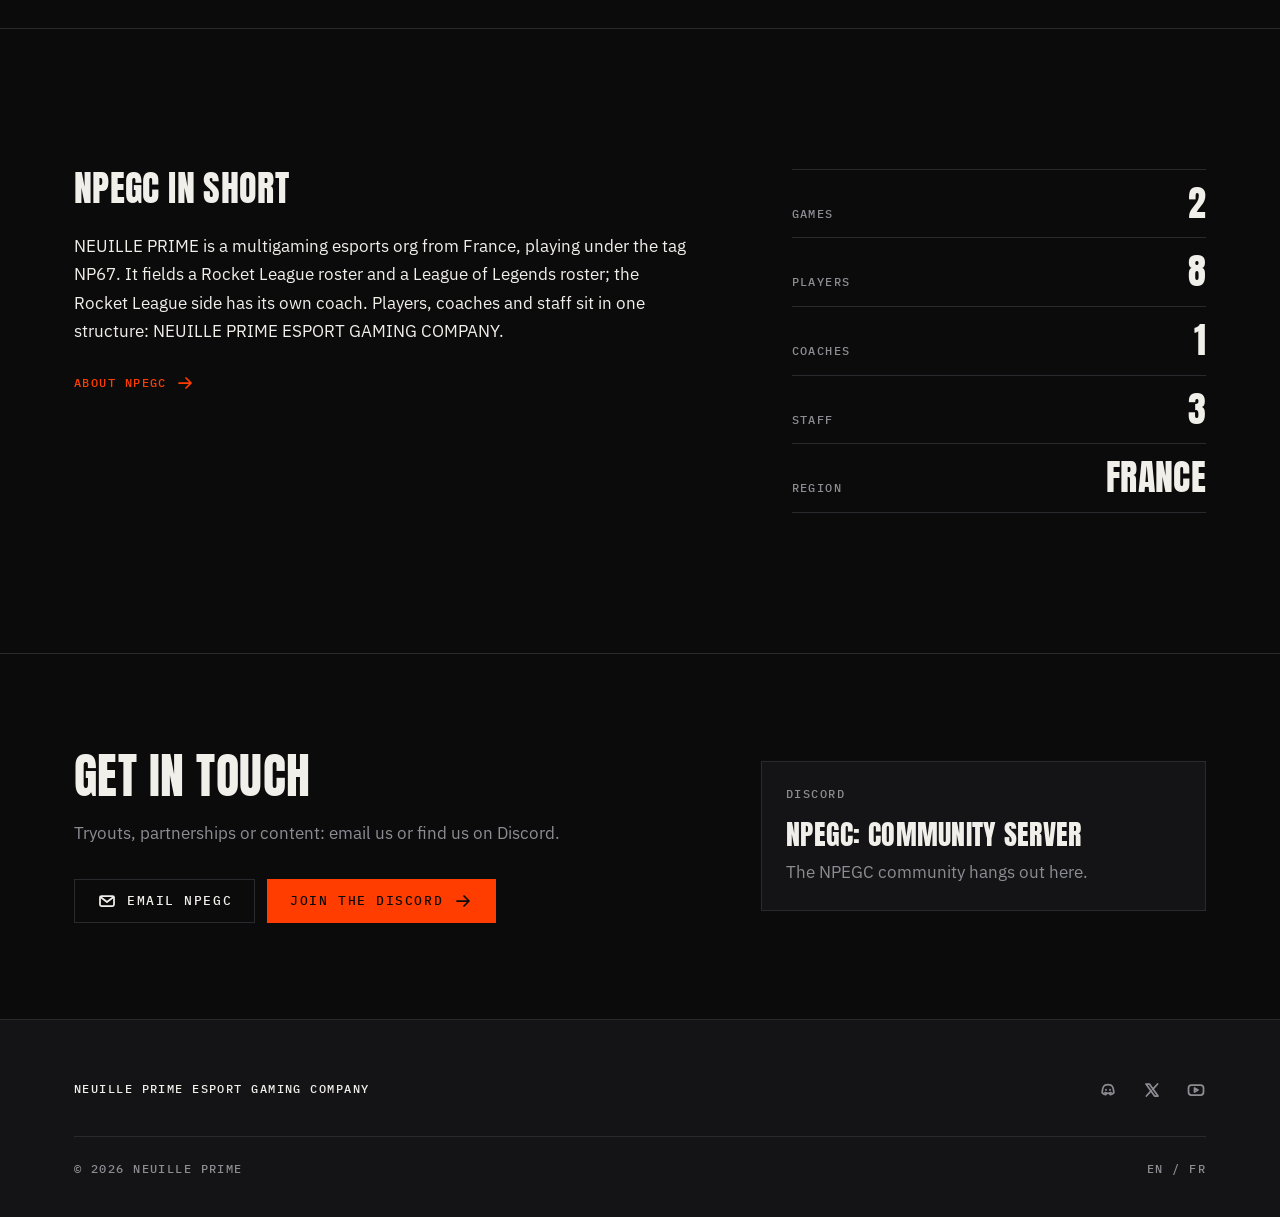
==== commit eb03269f: "Home: live Discord card (server, online count, avatars) in the contact band Co-Authored-By: Claude O" ====
--- a/index.html
+++ b/index.html
@@ -195,7 +195,8 @@
     </section>
 
     <section class="contact-band" aria-labelledby="contact-title">
-      <div class="container reveal">
+      <div class="container contact-band__grid reveal">
+        <div class="contact-band__copy">
         <h2 id="contact-title" data-i18n="contact.title">Get in touch</h2>
         <p data-i18n="contact.line">Tryouts, partnerships or content: email us or find us on Discord.</p>
         <div class="contact-band__actions">
@@ -211,6 +212,13 @@
               <path d="M4 10h12M11 5l5 5-5 5" />
             </svg></a>
         </div>
+        </div>
+        <aside class="discord-card" aria-labelledby="discord-card-title" data-discord-widget="1568592885614645378">
+          <p class="label discord-card__head"><span id="discord-card-title">Discord</span><span class="discord-card__live" data-discord-live hidden><span class="discord-card__dot" aria-hidden="true"></span><span data-i18n="discord.live">Live</span></span></p>
+          <p class="discord-card__name" translate="no" data-discord-name>NPEGC: Community Server</p>
+          <p class="discord-card__count" data-discord-count data-i18n="discord.fallback">The NPEGC community hangs out here.</p>
+          <ul class="discord-card__members" role="list" aria-label="Members online now" data-i18n-attr="aria-label:discord.members" data-discord-members hidden></ul>
+        </aside>
       </div>
     </section>
   </main>
@@ -249,6 +257,7 @@
               <rect x="2.5" y="5" width="15" height="10" rx="3" />
               <path d="M8.5 8v4l3.5-2z" />
             </svg></a></li>
+        <li hidden><a href="https://www.tiktok.com/@YOUR-TIKTOK" aria-label="NPEGC on TikTok" data-i18n-attr="aria-label:social.tiktok"><svg class="icon" viewBox="0 0 20 20" width="20" height="20" fill="none" stroke="currentColor" stroke-width="1.75" stroke-linecap="round" stroke-linejoin="round" aria-hidden="true" focusable="false"><path d="M11.5 3.5v9a3 3 0 1 1-3-3"/><path d="M11.5 3.5c.5 2.2 2 3.6 4.5 3.8"/></svg></a></li>
         <!-- <li><a href="https://instagram.com/YOUR-HANDLE" aria-label="NPEGC on Instagram"
             data-i18n-attr="aria-label:social.instagram"><svg class="icon" viewBox="0 0 20 20" width="20" height="20"
               fill="none" stroke="currentColor" stroke-width="1.75" stroke-linecap="round" stroke-linejoin="round"
--- a/assets/css/style.css
+++ b/assets/css/style.css
@@ -516,11 +516,39 @@
   .about-teaser__grid { grid-template-columns: minmax(0, 6fr) minmax(0, 4fr); gap: 96px; align-items: start; }
 }
 
-/* ---- Home: contact band (centered section 1 of 2) ---- */
-.contact-band { padding-block: var(--space-m); border-top: 1px solid var(--line); text-align: center; }
+/* ---- Home: contact band + live Discord card ---- */
+.contact-band { padding-block: var(--space-m); border-top: 1px solid var(--line); }
+.contact-band__grid { display: grid; gap: 40px; }
+@media (min-width: 900px) {
+  .contact-band__grid { grid-template-columns: minmax(0, 7fr) minmax(0, 5fr); align-items: center; gap: 64px; }
+}
 .contact-band h2 { font-size: var(--fs-display); }
-.contact-band p { margin: 16px auto 32px; color: var(--muted); }
-.contact-band__actions { display: flex; flex-wrap: wrap; justify-content: center; gap: 12px; }
+.contact-band__copy > p { margin: 16px 0 32px; color: var(--muted); }
+.contact-band__actions { display: flex; flex-wrap: wrap; gap: 12px; }
+
+.discord-card { padding: 24px; border: 1px solid var(--line); background: var(--panel); }
+.discord-card__head { display: flex; justify-content: space-between; gap: 16px; color: var(--muted); }
+.discord-card__live { display: inline-flex; align-items: center; gap: 8px; color: var(--paper); }
+.discord-card__dot { width: 8px; height: 8px; border-radius: 50%; background: var(--accent); }
+.discord-card__name { margin-top: 16px; font-family: var(--font-display); font-size: 28px; line-height: 1.1; letter-spacing: 0.01em; text-transform: uppercase; }
+.discord-card__count { margin-top: 8px; color: var(--muted); }
+.discord-card__members { display: flex; flex-wrap: wrap; gap: 10px; margin-top: 20px; }
+.discord-card__members li { position: relative; width: 40px; height: 40px; }
+.discord-card__members img { width: 40px; height: 40px; border-radius: 50%; background: var(--ink); }
+.discord-card__status { position: absolute; right: -2px; bottom: -2px; width: 14px; height: 14px; border: 3px solid var(--panel); border-radius: 50%; background: var(--muted); }
+.discord-card__status--online { background: var(--accent); }
+.discord-card__more {
+  display: grid;
+  place-items: center;
+  width: 40px;
+  height: 40px;
+  border: 1px solid var(--line);
+  border-radius: 50%;
+  font-family: var(--font-mono);
+  font-weight: 500;
+  font-size: var(--fs-label);
+  color: var(--muted);
+}
 
 /* ---- Inner pages: page head ---- */
 .page-head { padding-block: var(--space-m); }
@@ -593,6 +621,16 @@
 
 @media (min-width: 900px) {
   .squad--lol .row { grid-template-columns: 96px minmax(0, 1fr) 180px auto; }
+}
+
+/* ---- Roster: rows in a section share one set of columns, so roles and icons line up
+   whatever number of links each person has. Older browsers keep per-row columns. ---- */
+@supports (grid-template-columns: subgrid) {
+  @media (min-width: 600px) {
+    /* first track = 96px photo + the row's 20px padding + 1px border (a subgrid's padding sits inside its edge tracks) */
+    .squad .squad__list { display: grid; grid-template-columns: 117px minmax(0, 1fr) auto auto; column-gap: 24px; }
+    .squad .squad__list > .row { grid-column: 1 / -1; grid-template-columns: subgrid; }
+  }
 }
 
 /* ---- Roster: staff — compact two-column rows ---- */
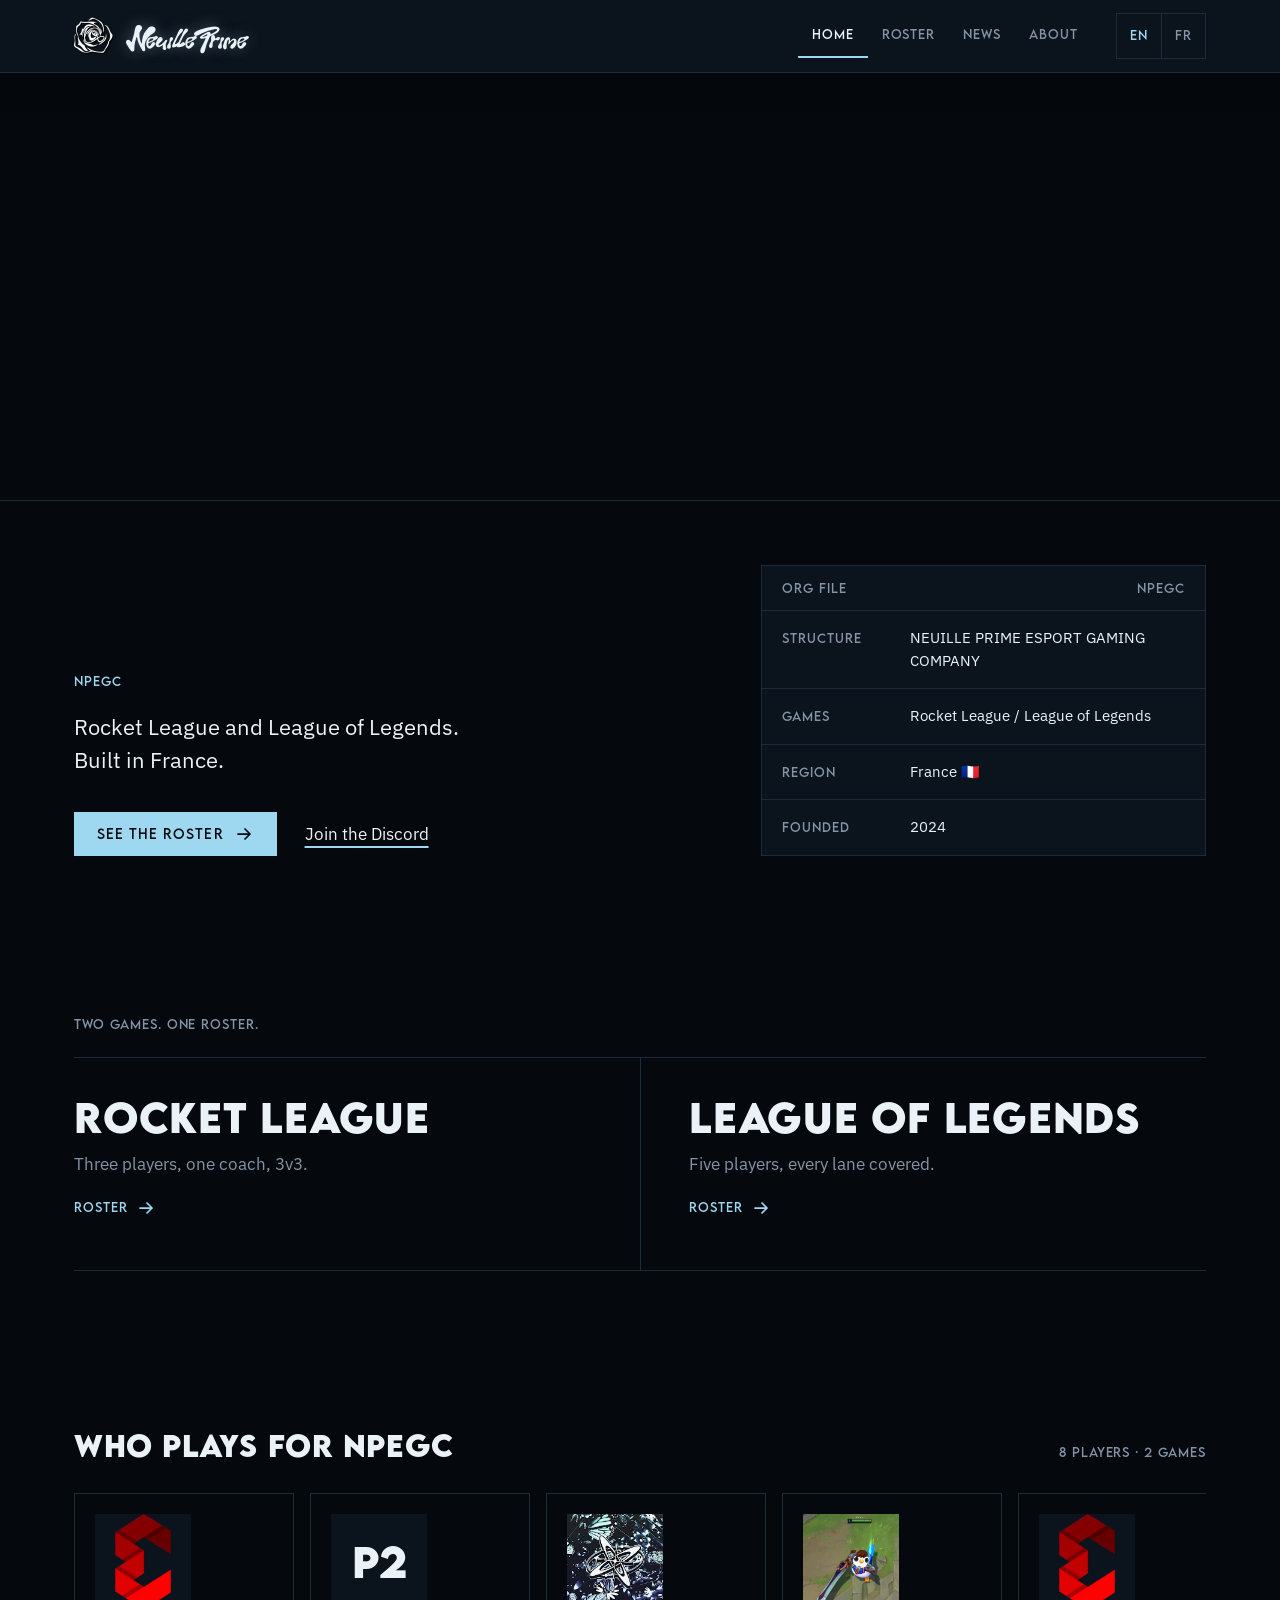
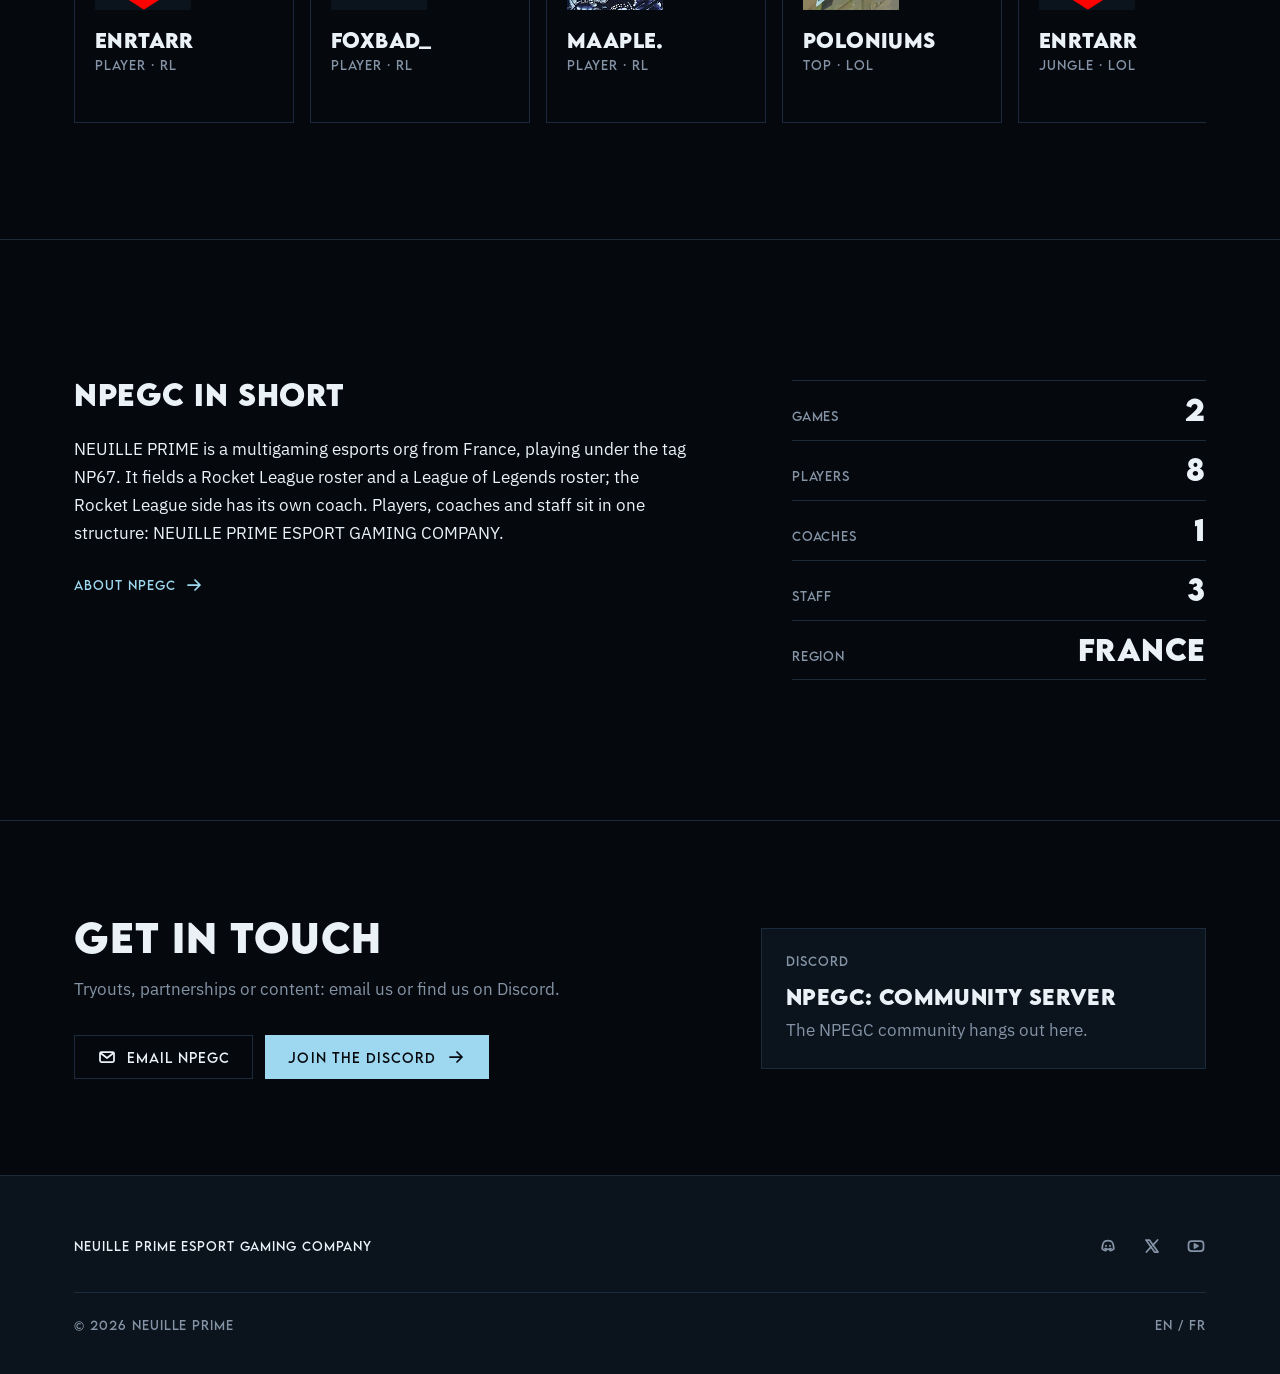
==== commit 64cdde16: "New look: navy + ice-blue palette, Lemon Milk / Estrella Early fonts, brand banner hero, lightning p" ====
--- a/index.html
+++ b/index.html
@@ -7,7 +7,7 @@
   <title>NEUILLE PRIME — Rocket League and League of Legends esports</title>
   <meta name="description"
     content="NEUILLE PRIME is an esports org from France, with Rocket League and League of Legends rosters.">
-  <meta name="theme-color" content="#0B0B0C">
+  <meta name="theme-color" content="#05080D">
   <meta property="og:type" content="website">
   <meta property="og:title" content="NEUILLE PRIME — Rocket League and League of Legends esports">
   <meta property="og:description"
@@ -17,8 +17,12 @@
   <link rel="apple-touch-icon" href="./assets/img/apple-touch-icon.png">
   <link rel="preconnect" href="https://fonts.googleapis.com">
   <link rel="preconnect" href="https://fonts.gstatic.com" crossorigin>
-  <link rel="stylesheet"
-    href="https://fonts.googleapis.com/css2?family=Anton&family=IBM+Plex+Mono:wght@500&family=IBM+Plex+Sans:wght@400;500&display=swap">
+  <link rel="stylesheet" href="https://fonts.googleapis.com/css2?family=IBM+Plex+Sans:wght@400;500&display=swap">
+  <link rel="preload" as="image" href="./assets/img/brand/banner-960.webp" media="(max-width: 700px)" fetchpriority="high">
+  <link rel="preload" as="image" href="./assets/img/brand/banner-1920.webp" media="(min-width: 701px)" fetchpriority="high">
+  <link rel="preload" href="./assets/fonts/lemonmilk-bold.woff2" as="font" type="font/woff2" crossorigin>
+  <link rel="preload" href="./assets/fonts/estrella-early.woff2" as="font" type="font/woff2" crossorigin>
+  <meta property="og:image" content="https://neuilleprime.github.io/assets/img/brand/og-1200x630.jpg">
   <link rel="stylesheet" href="./assets/css/style.css">
   <script>if ("IntersectionObserver" in window) document.documentElement.className += " js";</script>
 </head>
@@ -28,7 +32,7 @@
 
   <header class="site-header">
     <div class="container site-header__inner">
-      <a class="wordmark" href="./index.html"><img class="wordmark__mark" src="./assets/img/logo-mark.webp" alt="" aria-hidden="true" width="40" height="40"><span>NEUILLE PRIME</span></a>
+      <a class="wordmark" href="./index.html"><img class="wordmark__mark" src="./assets/img/logo-mark.webp" alt="" aria-hidden="true" width="40" height="40"><span>Neuille Prime</span></a>
       <nav class="site-nav" aria-label="Main" data-i18n-attr="aria-label:nav.label">
         <ul role="list">
           <li><a href="./index.html" aria-current="page" data-i18n="nav.home">Home</a></li>
@@ -45,11 +49,17 @@
   </header>
 
   <main id="main">
-    <section class="hero" aria-labelledby="hero-title">
+    <section class="hero hero--banner" aria-labelledby="hero-title">
+      <div class="hero__banner">
+        <picture>
+          <source media="(max-width: 700px)" srcset="./assets/img/brand/banner-960.webp">
+          <img src="./assets/img/brand/banner-1920.webp" alt="" aria-hidden="true" width="1920" height="640" fetchpriority="high" decoding="async">
+        </picture>
+      </div>
       <div class="container hero__grid">
         <div class="hero__copy">
           <p class="label hero__kicker">NPEGC</p>
-          <h1 id="hero-title">NEUILLE PRIME</h1>
+          <h1 id="hero-title" class="visually-hidden">NEUILLE PRIME</h1>
           <p class="hero__line" data-i18n="hero.line">Rocket League and League of Legends. Built in France.</p>
           <div class="hero__actions">
             <a class="btn btn--primary" href="./roster.html"><span data-i18n="hero.cta">See the roster</span><svg
--- a/assets/css/style.css
+++ b/assets/css/style.css
@@ -8,21 +8,28 @@
 /* ==========================================================================
    1. Tokens
    ========================================================================== */
+/* Brand fonts, self-hosted (subset Latin). Check the licences before publishing: see README. */
+@font-face { font-family: "NP Display"; src: url("../fonts/lemonmilk-bold.woff2") format("woff2"); font-weight: 400; font-style: normal; font-display: swap; }
+@font-face { font-family: "NP Label"; src: url("../fonts/lemonmilk-regular.woff2") format("woff2"); font-weight: 500; font-style: normal; font-display: swap; }
+@font-face { font-family: "NP Script"; src: url("../fonts/estrella-early.woff2") format("woff2"); font-weight: 400; font-style: normal; font-display: swap; }
+
 :root {
-  --ink: #0B0B0C;
-  --panel: #141416;
-  --line: #2A2A2E;
-  --paper: #F1EFEA;
-  --muted: #8C8C93;
-  --accent: #FF3D00;           /* the ONLY place accent is defined; logo can override */
-
-  --font-display: "Anton", "Arial Narrow", sans-serif;
+  --ink: #05080D;              /* night navy-black of the banner */
+  --panel: #0B131C;
+  --line: #1C2B3B;
+  --paper: #EAF2F8;            /* icy white of the lettering */
+  --muted: #8494A6;
+  --accent: #9ED8F0;           /* lightning ice blue: the ONLY accent */
+  --glow: #CFEFFF59;           /* white-blue glow behind script lettering (text-shadow only) */
+
+  --font-display: "NP Display", "Arial Black", sans-serif;     /* Lemon Milk Bold */
   --font-body: "IBM Plex Sans", system-ui, sans-serif;
-  --font-mono: "IBM Plex Mono", ui-monospace, monospace;
-
-  --fs-hero: clamp(48px, 7vw, 72px);
-  --fs-display: clamp(40px, 5vw, 48px);
-  --fs-h2: 36px;
+  --font-mono: "NP Label", "Arial", sans-serif;                 /* Lemon Milk Regular: labels, nav, buttons */
+  --font-script: "NP Script", "NP Display", cursive;            /* Estrella Early: letters + accents only */
+
+  --fs-hero: clamp(56px, 8vw, 96px);    /* script titles */
+  --fs-display: clamp(26px, 3.6vw, 38px);
+  --fs-h2: 28px;
   --fs-body: 17px;
   --fs-label: 12px;
 
@@ -861,6 +868,70 @@
 }
 
 /* ==========================================================================
+   6b. New look — assets from new-look-copy/ (banner, lightning, script)
+   ========================================================================== */
+
+/* Lemon Milk is wide: lighter tracking than the old condensed display face. */
+h1, h2, h3, .display { letter-spacing: 0.02em; line-height: 1.1; }
+.label, .site-nav a, .btn, .mono-link, .lang-toggle button { letter-spacing: 0.08em; }
+.row__tag, .tile__tag, .move__tag, .discord-card__name, .stats dd { letter-spacing: 0.02em; }
+.row__tag { font-size: 24px; }
+@media (max-width: 599px) {
+  .row__tag, .row--feature .row__tag { font-size: 20px; }
+  .staff-row { grid-template-columns: 64px minmax(0, 1fr); }
+  .staff-row .social { grid-column: 2; margin: -8px 0 -8px -12px; }
+  .staff-row .row__tag { font-size: 18px; }
+}
+.tile__tag { font-size: 19px; }
+.stats dd { font-size: 28px; }
+.move__tag { font-size: 24px; }
+.discord-card__name { font-size: 20px; }
+.org-card dd { font-size: 15px; }
+
+/* Script lettering with the soft white-blue glow of the banner. */
+.script,
+.page-head h1 {
+  font-family: var(--font-script);
+  font-size: var(--fs-hero);
+  line-height: 1;
+  letter-spacing: 0;
+  text-transform: none;
+  text-shadow: 0 0 2px var(--glow), 0 0 22px var(--glow);
+  padding-left: 0.14em;          /* the script's opening swash hangs left; keep it inside the column */
+}
+
+.wordmark { font-family: var(--font-script); font-size: 38px; letter-spacing: 0; text-transform: none; text-shadow: 0 0 16px var(--glow); }
+@media (max-width: 719px) { .wordmark { font-size: 30px; letter-spacing: 0; } }
+
+/* Page titles sit on the lightning from the Roster Reveal artwork, dimmed. */
+.page-head { position: relative; isolation: isolate; overflow: hidden; border-bottom: 1px solid var(--line); }
+.page-head::before,
+.page-head::after { content: ""; position: absolute; inset: 0; z-index: -1; }
+.page-head::before { background: var(--ink) url("../img/brand/lightning-1600.webp") center 40% / cover no-repeat; opacity: 0.9; }
+.page-head::after { background: var(--ink); opacity: 0.42; }
+@media (max-width: 799px) { .page-head::before { background-image: url("../img/brand/lightning-800.webp"); } }
+.page-head__count { background: var(--ink); }
+.page-head .page-head__sub { color: var(--paper); text-shadow: 0 1px 14px var(--ink), 0 0 4px var(--ink); }
+
+/* Home hero: the banner art carries the name; the copy and org card sit below it. */
+.hero.hero--banner { display: block; min-height: 0; padding-block: 0 var(--space-m); }
+.hero__banner { border-bottom: 1px solid var(--line); background: var(--ink); }
+.hero__banner img { width: 100%; height: auto; max-height: 64vh; object-fit: cover; }
+.hero--banner .hero__grid { padding-top: var(--space-s); }
+.hero--banner .hero__line { font-size: 22px; max-width: 30ch; color: var(--paper); }
+
+/* 404: the halftone rose. */
+.lost { position: relative; isolation: isolate; overflow: hidden; }
+.lost::before { content: ""; position: absolute; inset: 0; z-index: -1; background: var(--ink) url("../img/brand/rose-halftone-600.webp") center / min(560px, 90vw) no-repeat; opacity: 0.35; }
+.lost h1 { text-shadow: 0 0 2px var(--glow), 0 0 26px var(--glow); }
+
+/* Panels pick up the ice edge on hover, like the lightning outlines. */
+.row:hover, .staff-row:hover, .tile:hover { border-color: var(--accent); }
+
+/* Lemon Milk is wide: staff stay in one column until there is room for two. */
+@media (min-width: 768px) and (max-width: 1099px) { .staff-list { grid-template-columns: 1fr; } }
+
+/* ==========================================================================
    7. Utilities
    ========================================================================== */
 .visually-hidden {
